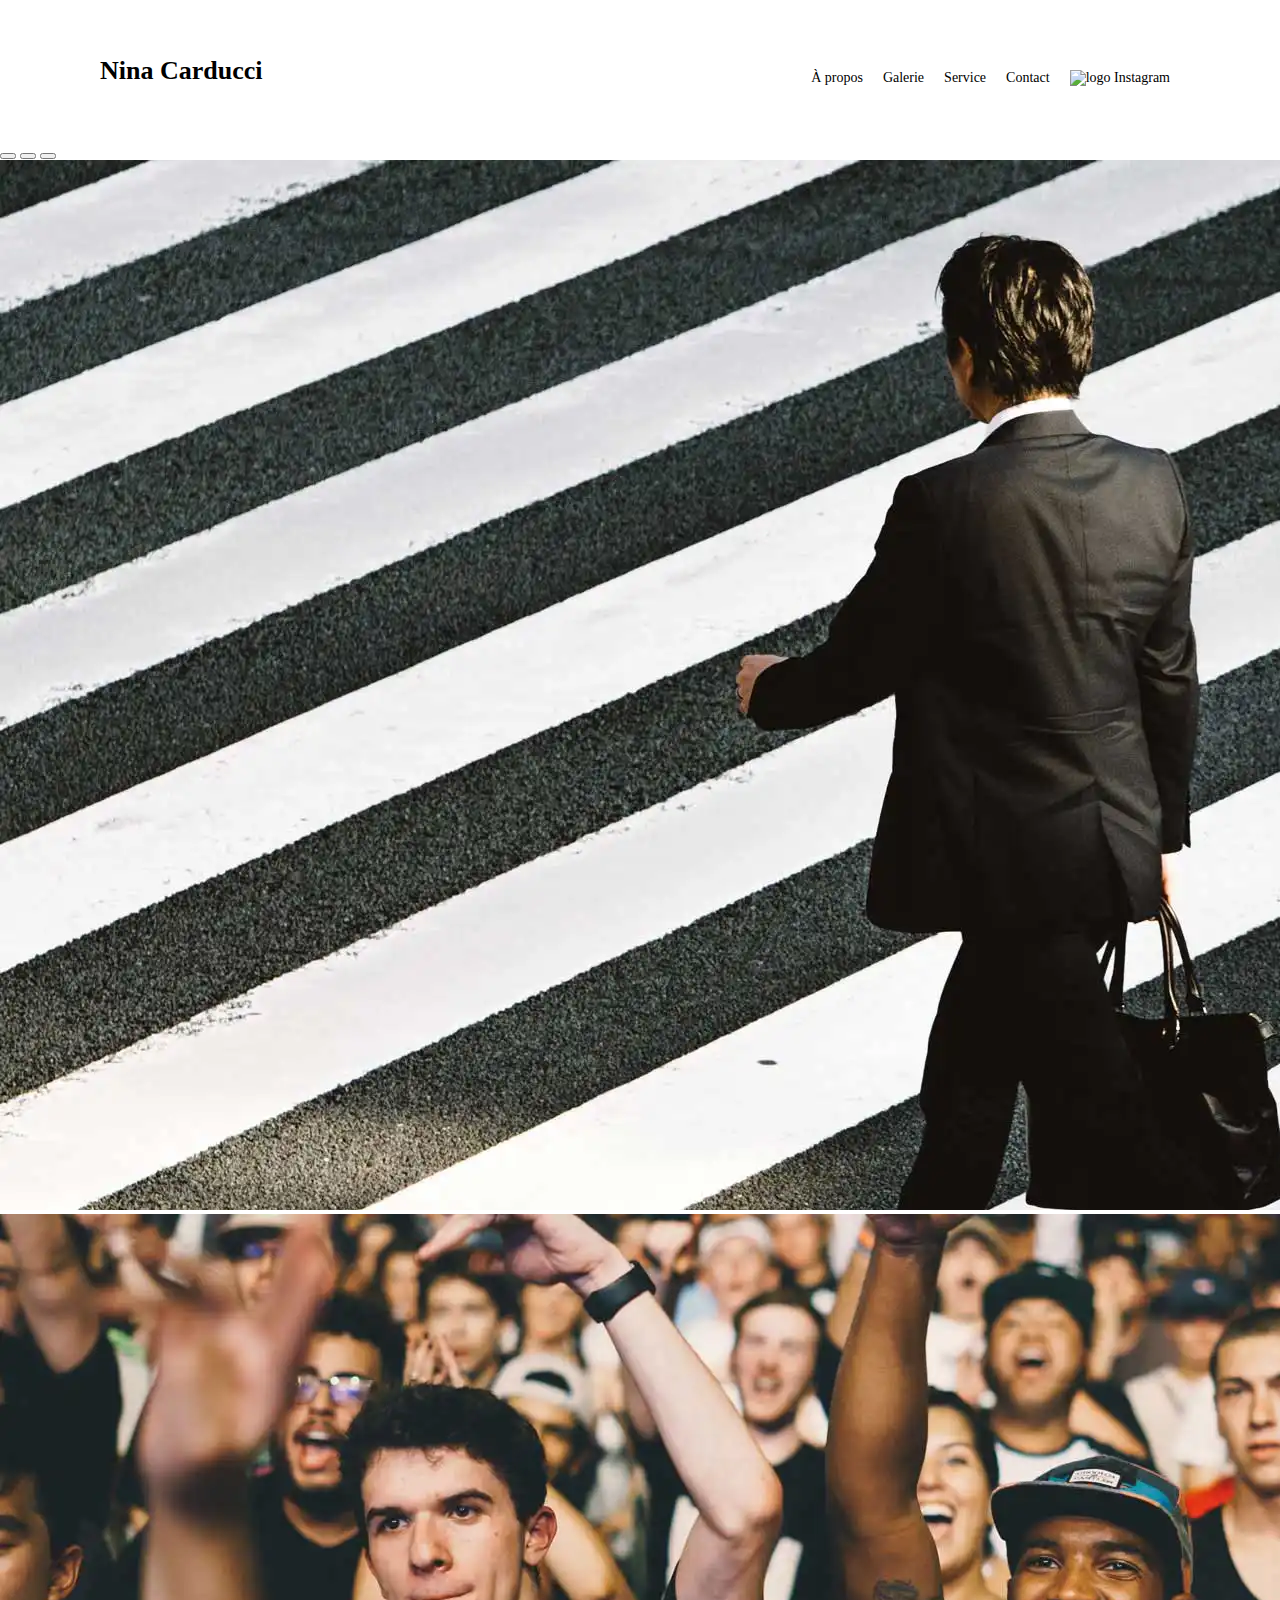
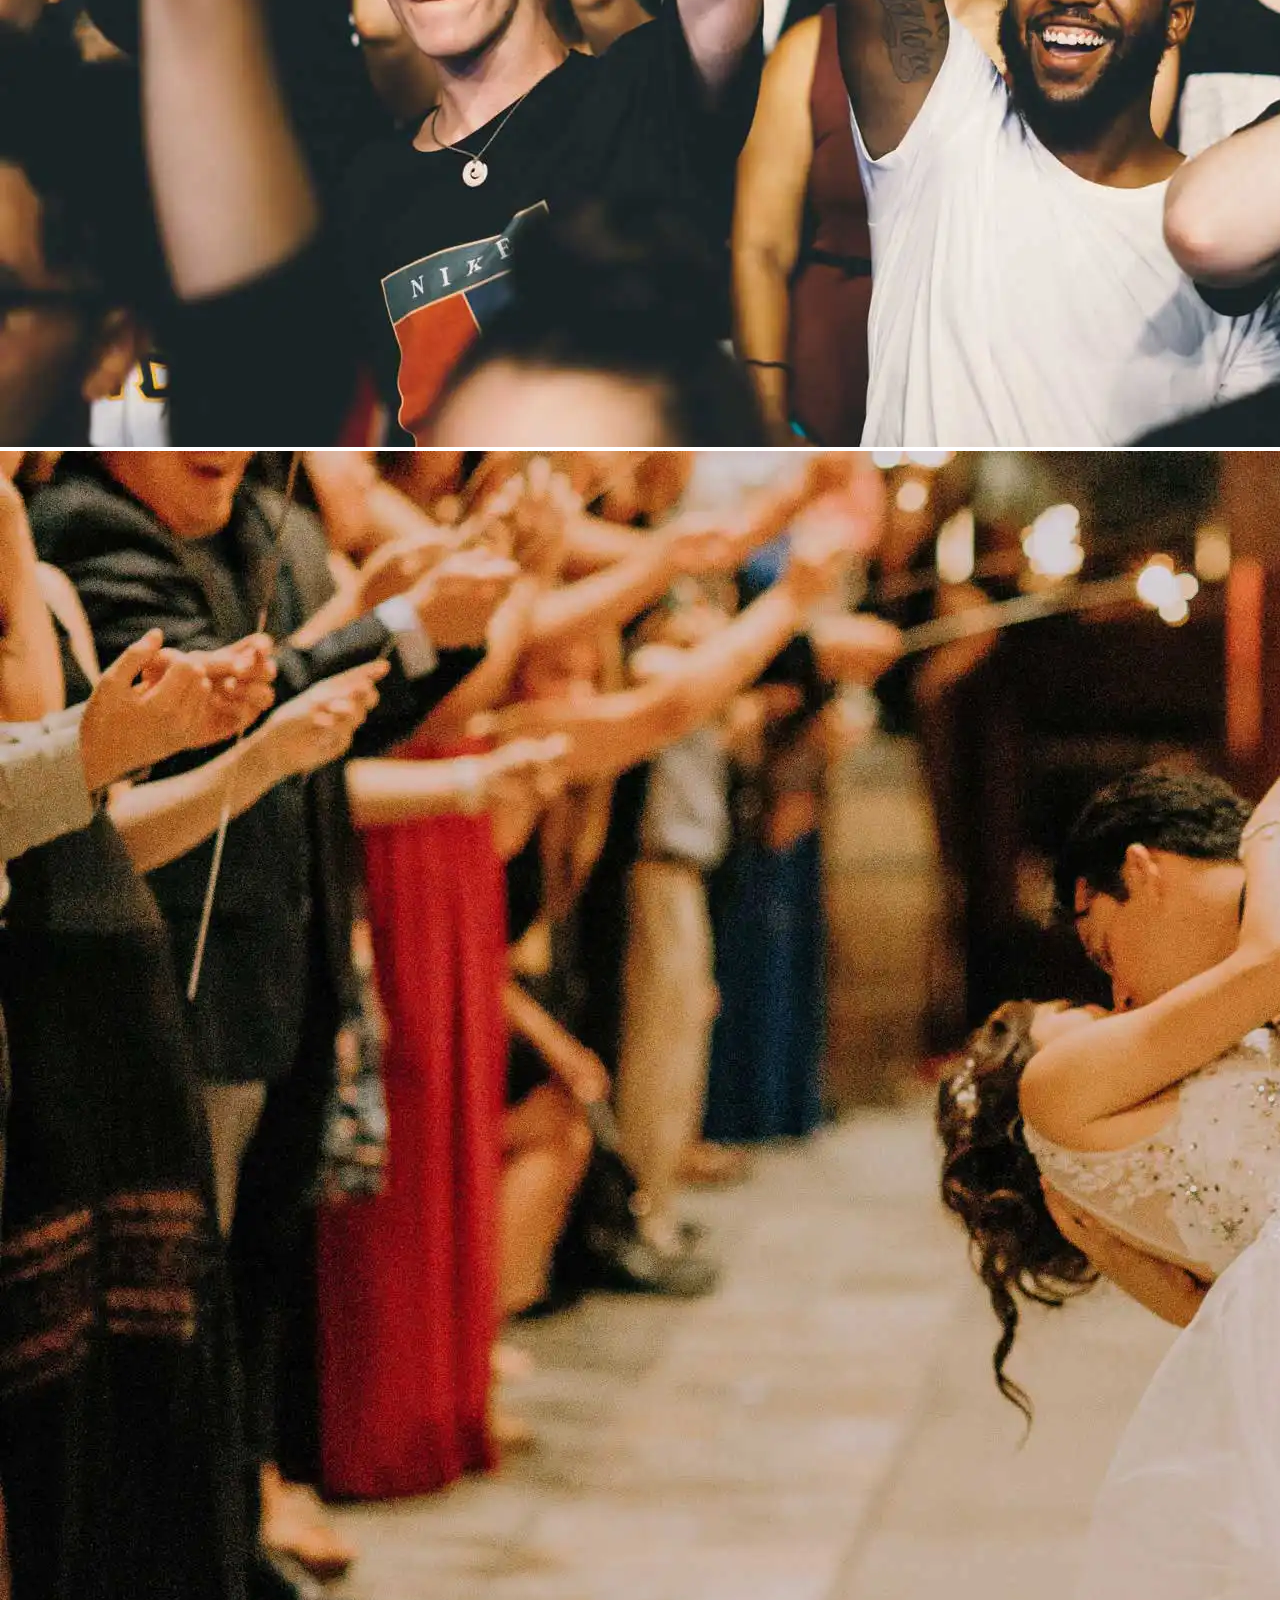
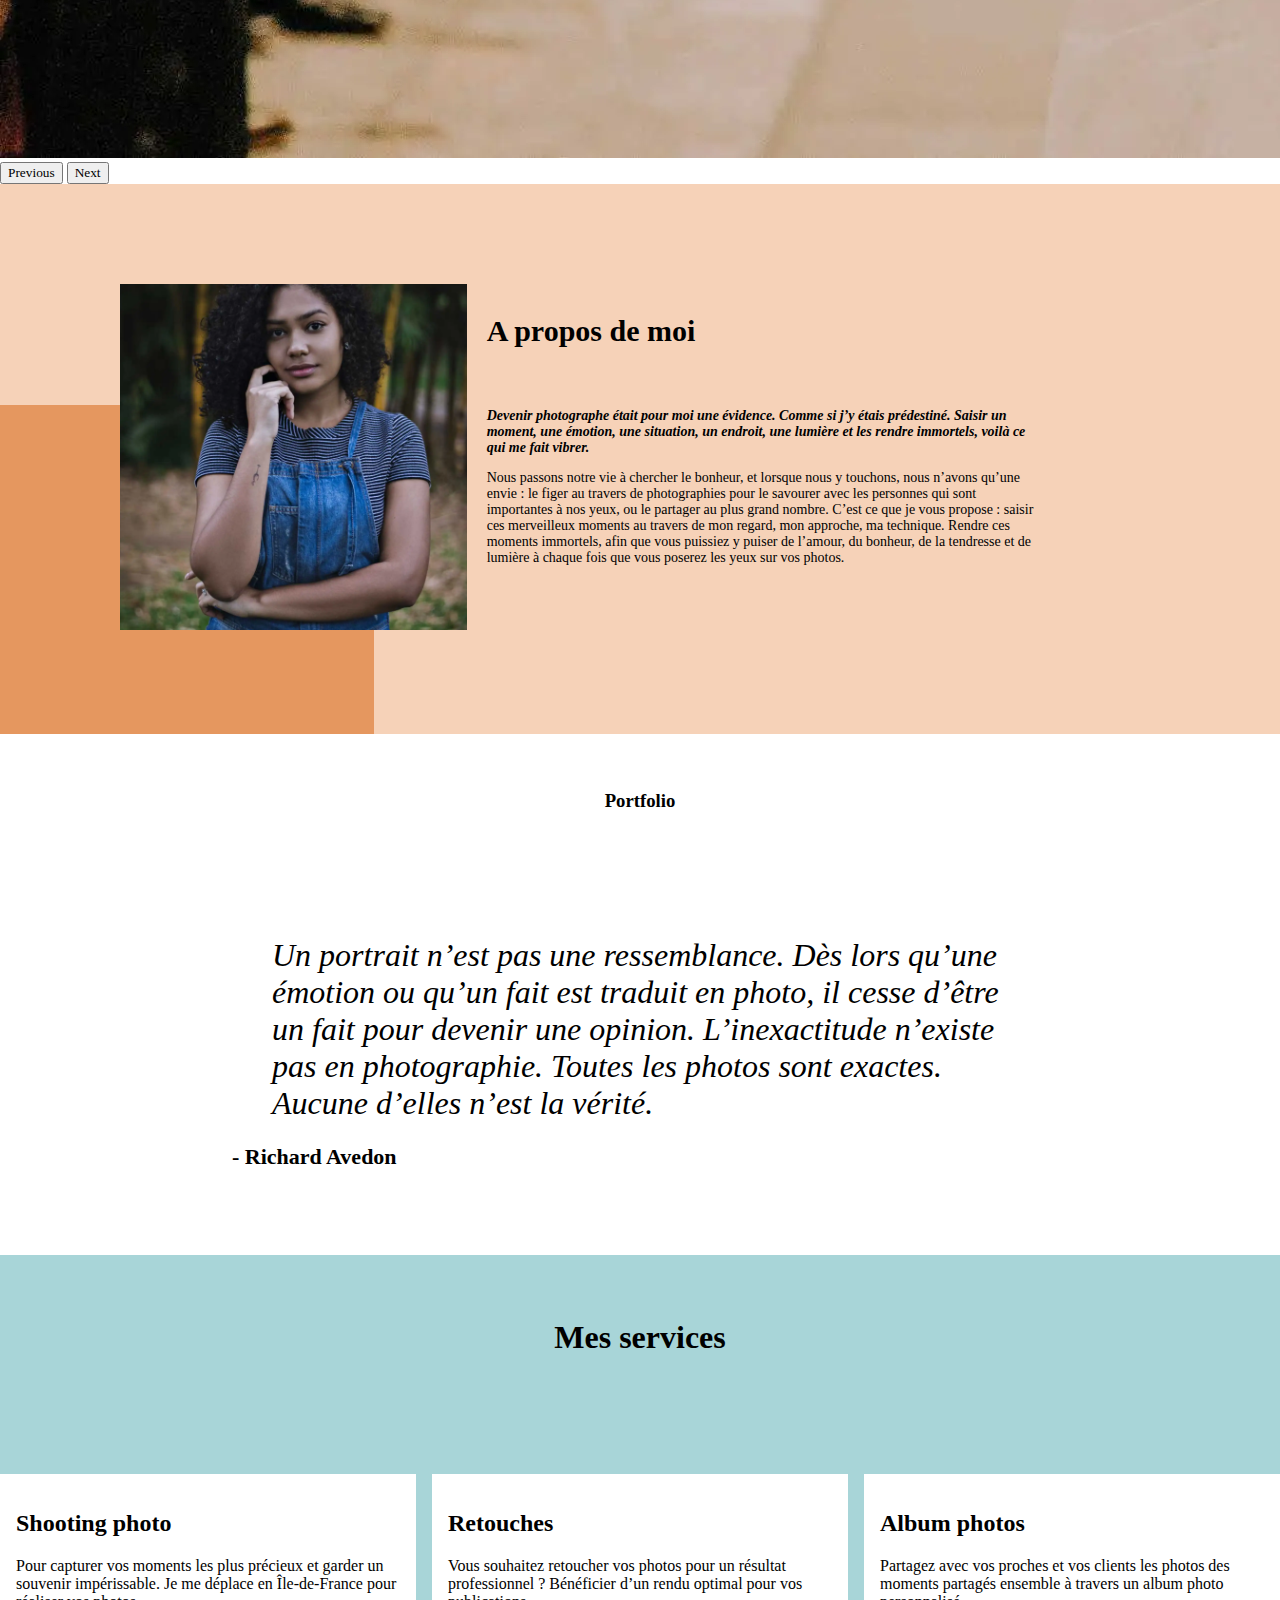
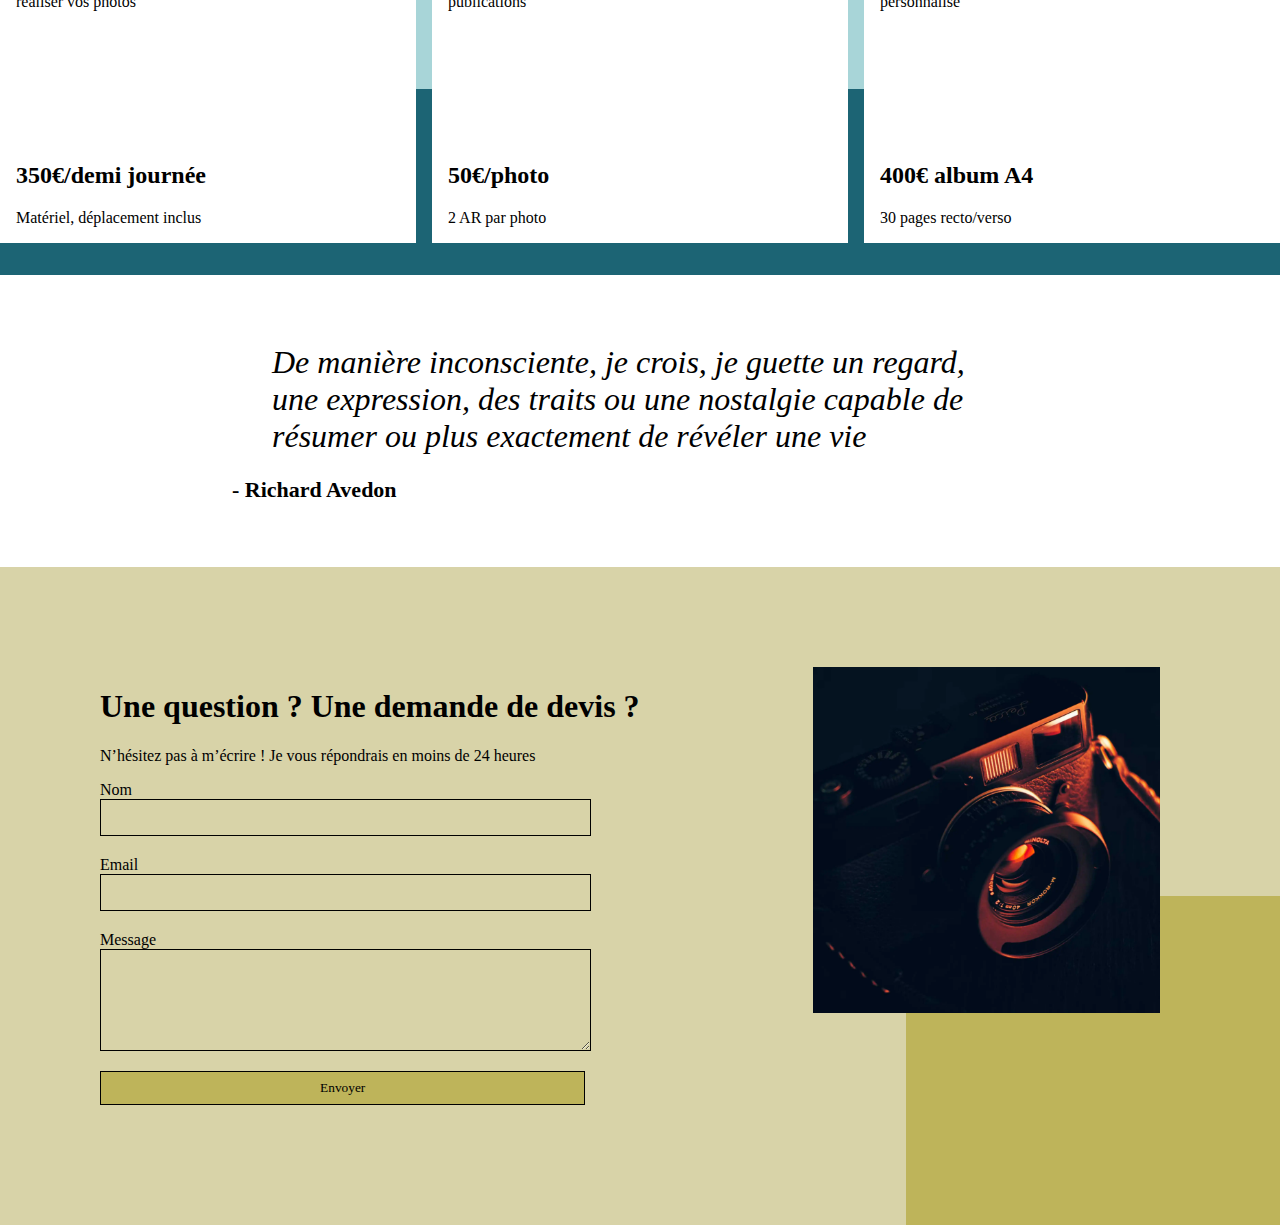
==== index.html @ 717ebbba "Conversion des JPEG en WEBP - Minify JS" ====
<!doctype html>
<html lang=fr>
<head>
<meta name=viewport content="width=device-width,initial-scale=1">
<title>Nina Carducci</title>
<meta name=description content="Découvrez le portfolio captivant de Nina Carducci.
	Immortalisez vos moments précieux avec une touche artistique et unique.">
<meta name=robots content="index, follow">
<link rel=stylesheet href=./assets/bootstrap/bootstrap.min.css>
<script src=./assets/bootstrap/bootstrap.bundle.min.js></script>
<link rel=stylesheet href=./assets/style.css>
<link rel=preconnect href=https://fonts.googleapis.com>
<link rel=preconnect href=https://fonts.gstatic.com crossorigin>
<link href="https://fonts.googleapis.com/css2?family=Inter&family=Spectral:ital,wght@0,400;1,300;1,400;1,800&display=swap" rel=stylesheet>
<meta charset=UTF-8>
<script src=https://code.jquery.com/jquery-3.4.1.min.js integrity="sha256-CSXorXvZcTkaix6Yvo6HppcZGetbYMGWSFlBw8HfCJo=" crossorigin=anonymous></script>
<script src=./assets/maugallery.min.js></script>
<script src=./assets/scripts.min.js></script>
<link rel=icon type=image/x-icon href=./assets/favicon.ico>
<meta property=og:title content="Nina Carducci">
<meta property=og:description content="Découvrez le portfolio captivant de Nina Carducci. Immortalisez vos moments précieux avec une touche artistique et unique.">
<meta property=og:image content=https://jordanlegros.github.io/openclassroom-projet4//assets/images/nina.webp>
<meta property=og:url content=https://jordanlegros.github.io/openclassroom-projet4/ >
<meta http-equiv=Content-Security-Policy content=" default-src 'self'; script-src 'self' https://code.jquery.com 'sha256-vvt4KWwuNr51XfE5m+hzeNEGhiOfZzG97ccfqGsPwvE='; style-src 'self' https://stackpath.bootstrapcdn.com https://fonts.googleapis.com 'unsafe-inline'; font-src 'self' https://fonts.googleapis.com https://fonts.gstatic.com; img-src 'self' https://jordanlegros.github.io/openclassroom-projet4/ data:; connect-src 'self' https://jordanlegros.github.io/openclassroom-projet4/; ">
<meta name=language content=fr-FR>
<script type=application/ld+json>
{
		  "@context": "https://schema.org",
		  "@type": "Organization",
		  "name": "Nina Carducci",
		  "url": "https://jordanlegros.github.io/openclassroom-projet4/",
		  "logo": "https://jordanlegros.github.io/openclassroom-projet4/assets/images/nina.webp",
		  "description": "Portfolio captivant de Nina Carducci. Immortalisez vos moments précieux avec une touche artistique et unique.",
		  "sameAs": [
			"https://www.instagram.com/ninacarducci.photo/?hl=fr"
		  ],
		  "address": {
			"@type": "PostalAddress",
			"streetAddress": "68 avenue Alsace-Lorraine",
			"addressLocality": "Bordeaux",
			"postalCode": "33200",
			"addressCountry": "FR"
		  },
		  "telephone": "+33 5 56 67 78 89",
		  "openingHours": "Mo-Fr 10:00-19:00"
		}
</script>
<script type=application/ld+json>
{
			  "@context": "https://schema.org",
			  "@type": "Product",
			  "name": "Shooting photo",
			  "image": "https://jordanlegros.github.io/openclassroom-projet4/assets/images/camera.webp",
			  "description": "Service de shooting photo pour capturer vos moments les plus précieux.",
			  "brand": {
				"@type": "Brand",
				"name": "Nina Carducci"
			  },
			  "offers": {
				"@type": "Offer",
				"price": "350",
				"priceCurrency": "EUR",
				"availability": "http://schema.org/InStock"
			  }
			}
</script>
<script type=application/ld+json>
{
			  "@context": "https://schema.org",
			  "@type": "Product",
			  "name": "Retouches",
			  "image": "https://jordanlegros.github.io/openclassroom-projet4/assets/images/camera.webp",
			  "description": "Service de retouches photo pour un résultat professionnel.",
			  "brand": {
				"@type": "Brand",
				"name": "Nina Carducci"
			  },
			  "offers": {
				"@type": "Offer",
				"price": "50",
				"priceCurrency": "EUR",
				"availability": "http://schema.org/InStock"
			  }
			}
</script>
<script type=application/ld+json>
{
			  "@context": "https://schema.org",
			  "@type": "Product",
			  "name": "Album photos",
			  "image": "https://jordanlegros.github.io/openclassroom-projet4/assets/images/camera.webp",
			  "description": "Album photo personnalisé pour partager vos moments précieux.",
			  "brand": {
				"@type": "Brand",
				"name": "Nina Carducci"
			  },
			  "offers": {
				"@type": "Offer",
				"price": "400",
				"priceCurrency": "EUR",
				"availability": "http://schema.org/InStock"
			  }
			}
</script>
</head>
<body>
<div class=top-header>
<h3 class=name>Nina Carducci</h3>
<div class=nav>
<ul>
<li><a href=#about>À propos</a></li>
<li><a href=#gallery>Galerie</a></li>
<li><a href=#services>Service</a></li>
<li><a href=#contact>Contact</a></li>
<li><a class=social-link href="https://www.instagram.com/ninacarducci.photo/?hl=fr" target=_blank><img src=assets/images/instagram.png alt="logo Instagram"></a></li>
</ul>
</div>
</div>
<div id=header>
<div id=carouselExampleIndicators class="carousel slide" data-bs-ride=carousel>
<div class=carousel-indicators>
<button type=button data-bs-target=#carouselExampleIndicators data-bs-slide-to=0 class=active aria-current=true aria-label="Slide 1"></button>
<button type=button data-bs-target=#carouselExampleIndicators data-bs-slide-to=1 aria-label="Slide 2"></button>
<button type=button data-bs-target=#carouselExampleIndicators data-bs-slide-to=2 aria-label="Slide 3"></button>
</div>
<div class=carousel-inner>
<div class="carousel-item active">
<img src=./assets/images/slider/ryoji-iwata-wUZjnOv7t0g-unsplash.webp class="d-block w-100" alt="Photographie de Ryoji Iwata par Nina Carducci">
</div>
<div class=carousel-item>
<img src=./assets/images/slider/nicholas-green-nPz8akkUmDI-unsplash.webp class="d-block w-100" alt="Photographie de Nicholas Green par Nina Carducci">
</div>
<div class=carousel-item>
<img src=./assets/images/slider/edward-cisneros-3_h6-1NPDGw-unsplash.webp class="d-block w-100" alt="Photographie de Edward Cisneros par Nina Carducci">
</div>
</div>
<button class=carousel-control-prev type=button data-bs-target=#carouselExampleIndicators data-bs-slide=prev>
<span class=carousel-control-prev-icon aria-hidden=true></span>
<span class=visually-hidden>Previous</span>
</button>
<button class=carousel-control-next type=button data-bs-target=#carouselExampleIndicators data-bs-slide=next>
<span class=carousel-control-next-icon aria-hidden=true></span>
<span class=visually-hidden>Next</span>
</button>
</div>
</div>
<div id=about>
<div class="picture left">
<img src=./assets/images/nina.webp alt="Photographie de Nina Carducci">
</div>
<div id=about-me>
<h3 class=about-me__title>A propos de moi</h3>
<p class=about-me__introduction>Devenir photographe était pour moi une évidence. Comme si j’y étais prédestiné. Saisir un moment, une émotion, une situation, un endroit, une lumière et les rendre immortels, voilà ce qui me fait vibrer.</p>
<p>Nous passons notre vie à chercher le bonheur, et lorsque nous y touchons, nous n’avons qu’une envie : le figer au travers de photographies pour le savourer avec les personnes qui sont importantes à nos yeux, ou le partager au plus grand nombre. C’est ce que je vous propose : saisir ces merveilleux moments au travers de mon regard, mon approche, ma technique. Rendre ces moments immortels, afin que vous puissiez y puiser de l’amour, du bonheur, de la tendresse et de lumière à chaque fois que vous poserez les yeux sur vos photos.</p>
</div>
</div>
<div id=gallery>
<h3 class=title>Portfolio</h3>
<div class="container py-3">
<div class=gallery style=display:none>
<img data-gallery-tag=Concert class=gallery-item src=./assets/images/gallery/concerts/aaron-paul-wnX-fXzB6Cw-unsplash.webp alt="Photographie de Aaeron Paul par Nina Carducci">
<img data-gallery-tag=Entreprises class=gallery-item src=./assets/images/gallery/entreprise/ali-morshedlou-WMD64tMfc4k-unsplash.webp alt="Photographie de Ali Morshedlou par Nina Carducci">
<img data-gallery-tag=Entreprises class=gallery-item src=./assets/images/gallery/entreprise/jason-goodman-tHO1_OuKbg0-unsplash.webp alt="Photographie de Jason Goodman par Nina Carducci">
<img data-gallery-tag=Mariages class=gallery-item src=./assets/images/gallery/mariage/hannah-busing-RvF2R_qMpRk-unsplash.webp alt="Photographie de Hannah Busing par Nina Carducci">
<img data-gallery-tag=Portrait class=gallery-item src=./assets/images/gallery/portraits/ade-tunji-rVkhWWZFAtQ-unsplash.webp alt="Photographie de Ade Tunji par Nina Carducci">
<img data-gallery-tag=Mariages class=gallery-item src=./assets/images/gallery/mariage/jakob-owens-SiniLJkXhMc-unsplash.webp alt="Photographie de Jakob Owens par Nina Carducci">
<img data-gallery-tag=Portrait class=gallery-item src=./assets/images/gallery/portraits/nino-van-prattenburg--443cl1uR_8-unsplash.webp alt="Photographie de Nino Van par Nina Carducci">
<img data-gallery-tag=Concert class=gallery-item src=./assets/images/gallery/concerts/austin-neill-hgO1wFPXl3I-unsplash.webp alt="Photographie de Austin Neill par Nina Carducci">
<img data-gallery-tag=Entreprises class=gallery-item src=./assets/images/gallery/entreprise/mateus-campos-felipe-Fsgzm8N0hIY-unsplash.webp alt="Photographie de Mateus Campos par Nina Carducci">
</div>
</div>
<div class=quote>
<figure>
<blockquote>
<h1 class=quote__text>Un portrait n’est pas une ressemblance. Dès lors qu’une émotion ou qu’un fait est traduit en photo, il cesse d’être un fait pour devenir une opinion. L’inexactitude n’existe pas en photographie. Toutes les photos sont exactes. Aucune d’elles n’est la vérité.</h1>
</blockquote>
<figcaption class=quote__author>- Richard Avedon</figcaption>
</figure>
</div>
</div>
<div id=services>
<h1 class=title>Mes services</h1>
<div class=container>
<div class=service>
<div class=service__description>
<h2>Shooting photo</h2>
<p>Pour capturer vos moments les plus précieux et garder un souvenir impérissable. Je me déplace en Île-de-France pour réaliser vos photos</p>
</div>
<div class=service__price>
<h2>350€/demi journée</h2>
<span>Matériel, déplacement inclus</span>
</div>
</div>
<div class=service>
<div class=service__description>
<h2>Retouches</h2>
<p>Vous souhaitez retoucher vos photos pour un résultat professionnel ? Bénéficier d’un rendu optimal pour vos publications</p>
</div>
<div class=service__price>
<h2>50€/photo</h2>
<span>2 AR par photo</span>
</div>
</div>
<div class=service>
<div class=service__description>
<h2>Album photos</h2>
<p>Partagez avec vos proches et vos clients les photos des moments partagés ensemble à travers un album photo personnalisé</p>
</div>
<div class=service__price>
<h2>400€ album A4</h2>
<span>30 pages recto/verso</span>
</div>
</div>
</div>
</div>
<div class=quote>
<figure>
<blockquote>
<h1 class=quote__text>De manière inconsciente, je crois, je guette un regard, une expression, des traits ou une nostalgie capable de résumer ou plus exactement de révéler une vie</h1>
</blockquote>
<figcaption class=quote__author>- Richard Avedon</figcaption>
</figure>
</div>
<div id=contact>
<div class=container>
<div class=form-container>
<h1>Une question ? Une demande de devis ?</h1>
<p> N’hésitez pas à m’écrire ! Je vous répondrais en moins de 24 heures</p>
<form action="" method=post>
<label for=nom>Nom</label>
<input name=nom id=nom autocomplete=name>
<label for=email>Email</label>
<input type=email name=email id=email autocomplete=email>
<label for=message>Message</label>
<textarea name=message id=message cols=30 rows=10 autocomplete=message></textarea>
<input type=submit value=Envoyer>
</form>
</div>
<div class="picture right">
<img src=./assets/images/camera.webp alt="Photographie d'une caméra">
</div>
</div>
</div>
</body>
</html>
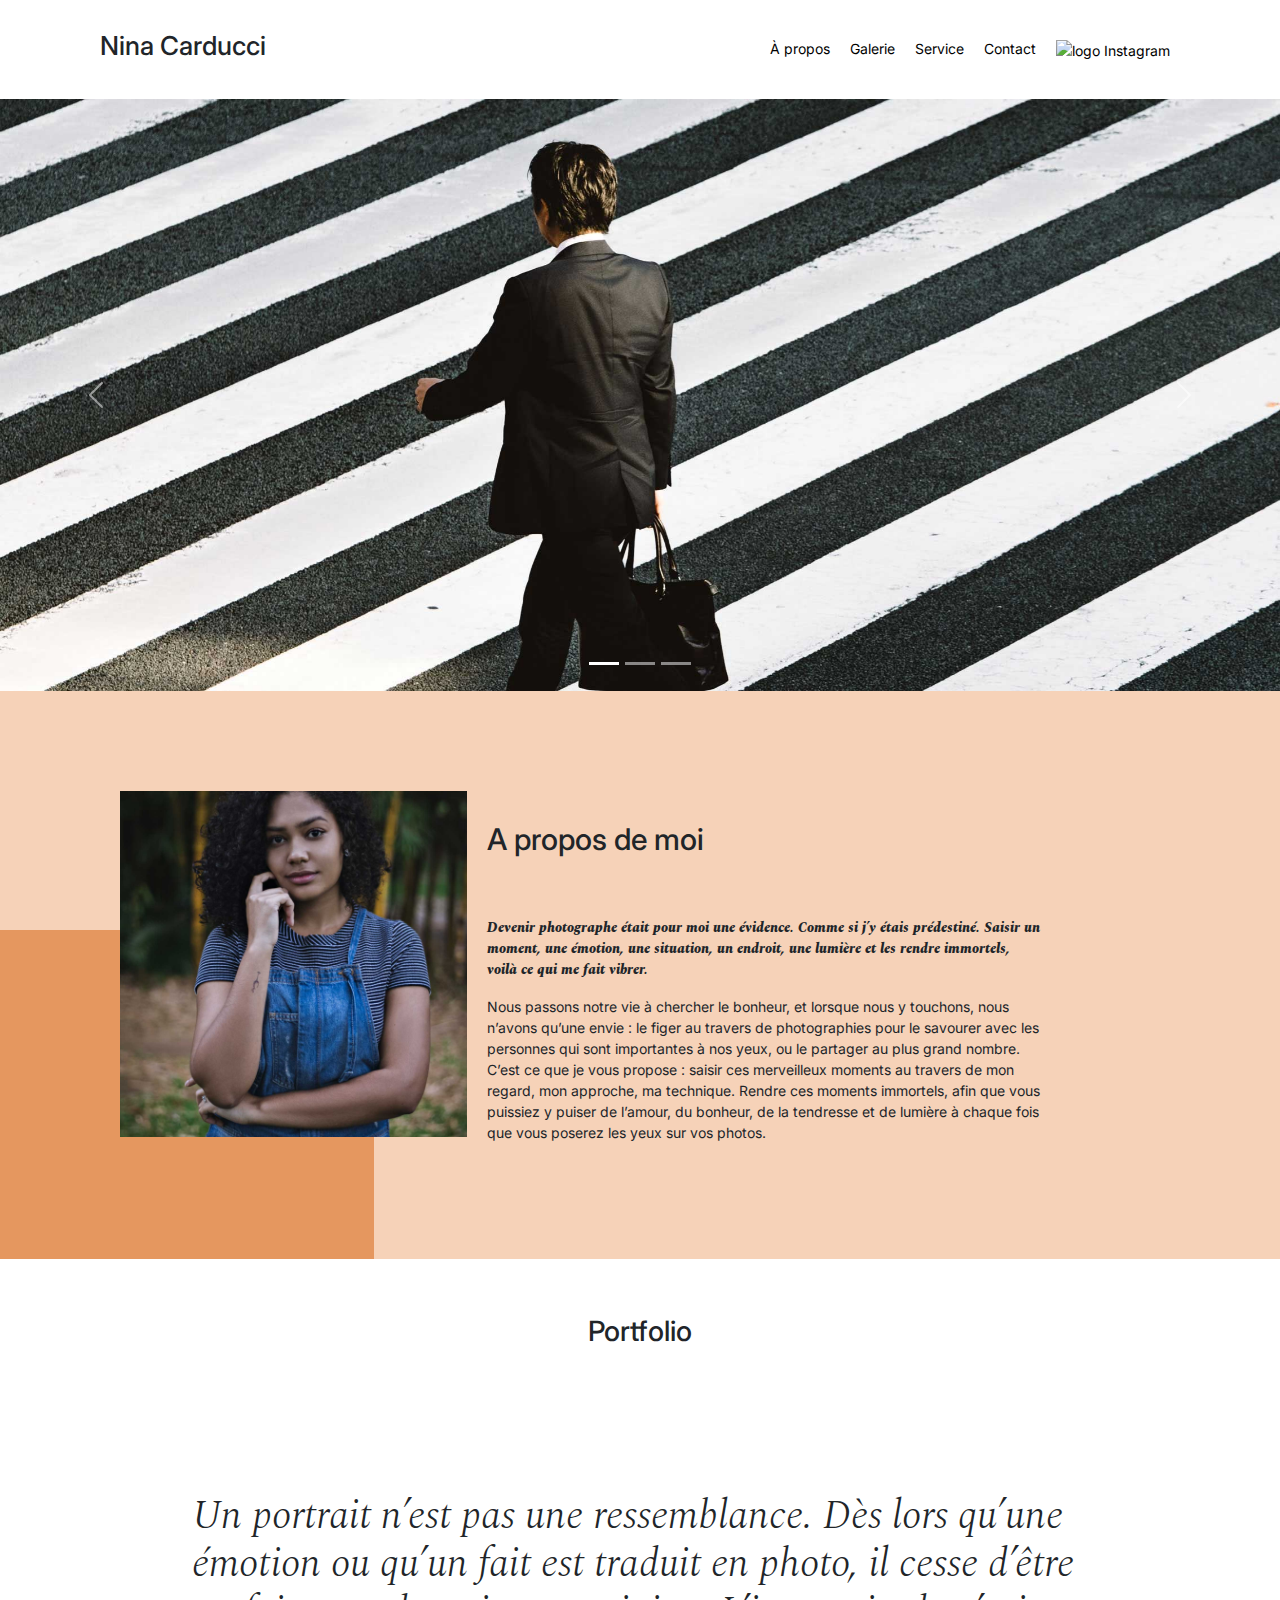
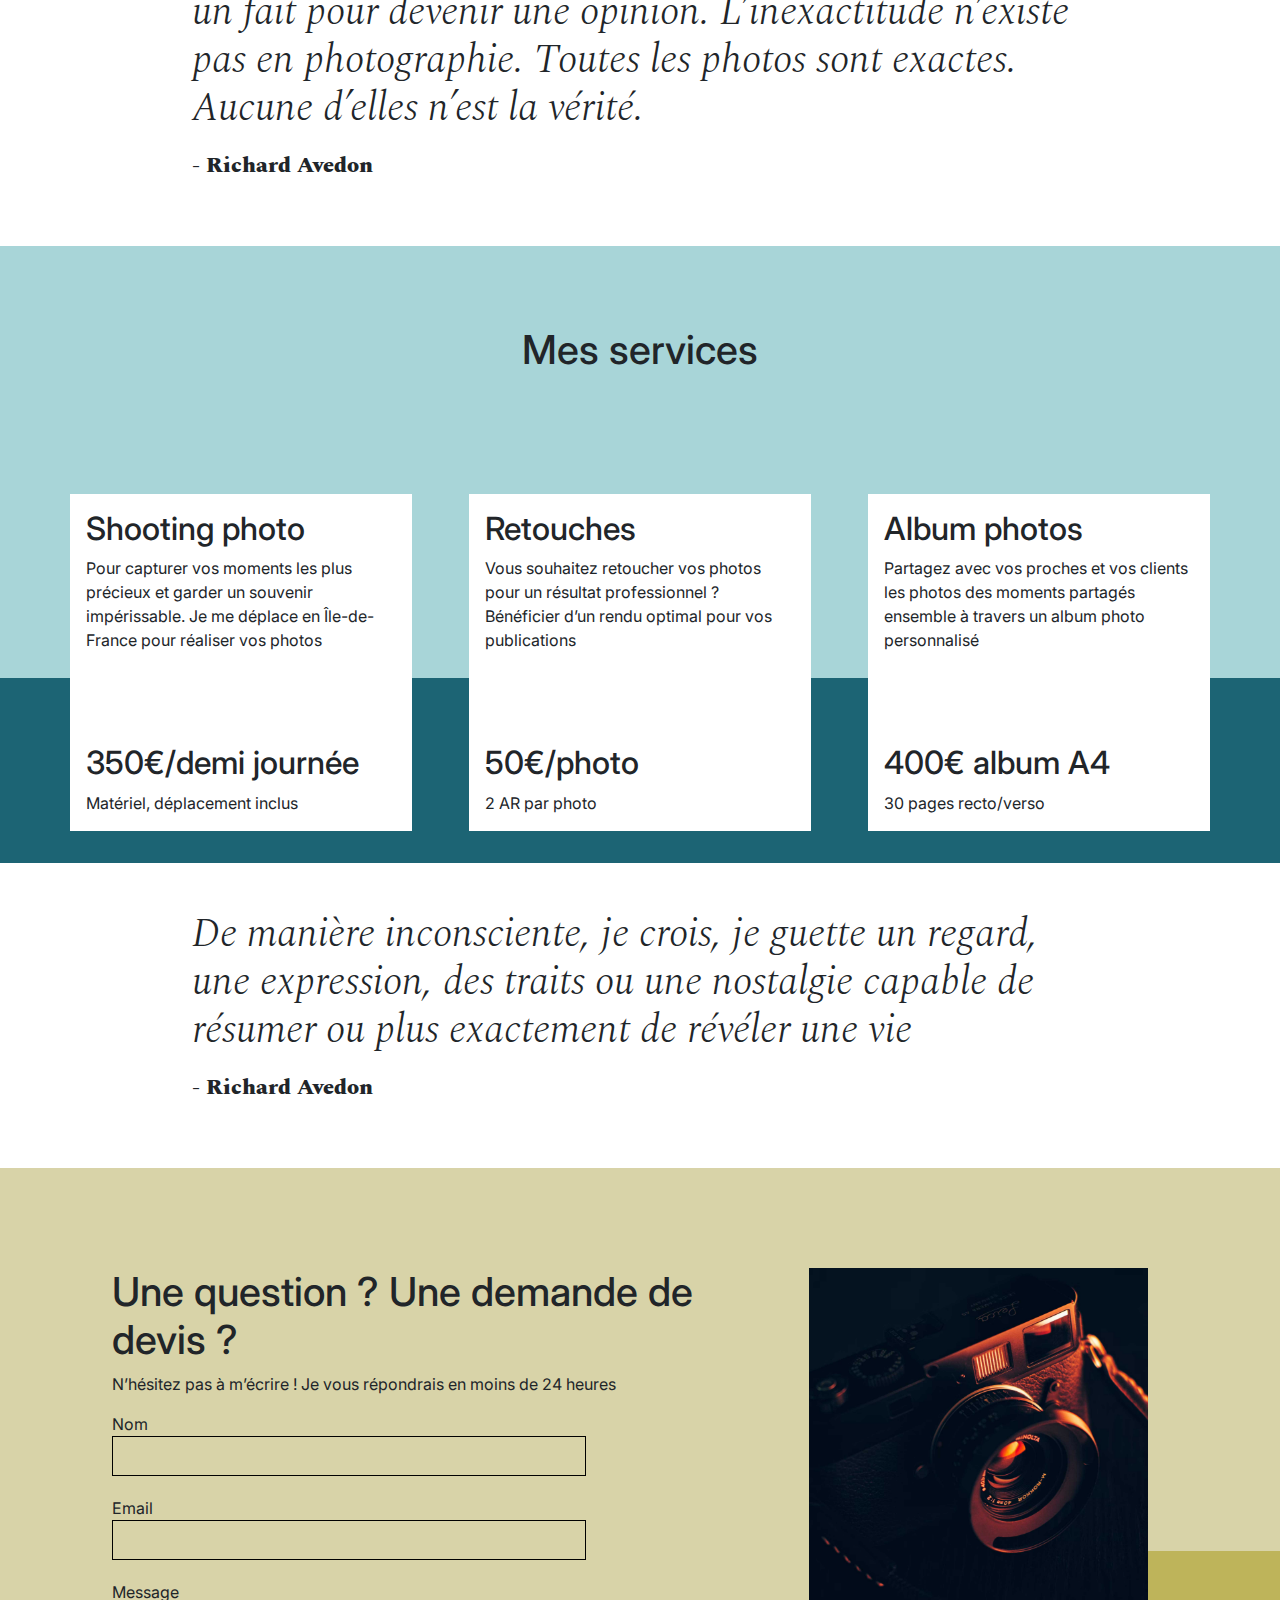
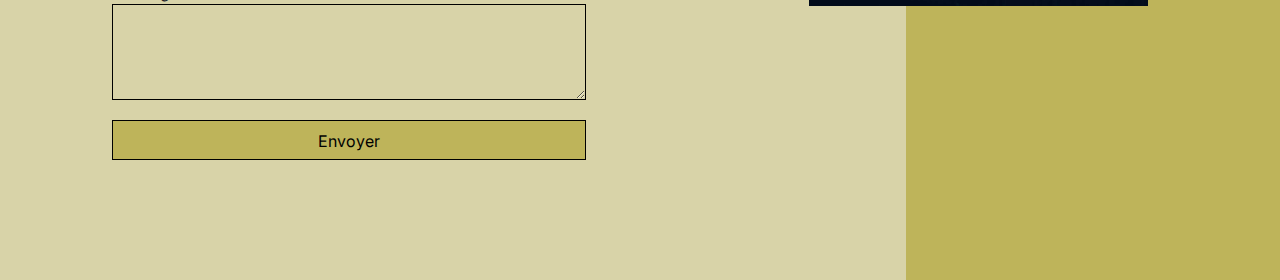
==== commit 36b335c7: "Retour sur une version antérieure" ====
--- a/index.html
+++ b/index.html
@@ -1,56 +1,50 @@
-<!doctype html>
-<html lang=fr>
+<!DOCTYPE html>
+<html lang="fr">
 <head>
-<meta name=viewport content="width=device-width,initial-scale=1">
-<title>Nina Carducci</title>
-<meta name=description content="Découvrez le portfolio captivant de Nina Carducci.
+	<meta name="viewport" content="width=device-width, initial-scale=1.0">
+	<title>Nina Carducci</title>
+	<meta name="description" content="Découvrez le portfolio captivant de Nina Carducci.
 	Immortalisez vos moments précieux avec une touche artistique et unique.">
-<meta name=robots content="index, follow">
-<link rel=stylesheet href=./assets/bootstrap/bootstrap.min.css>
-<script src=./assets/bootstrap/bootstrap.bundle.min.js></script>
-<link rel=stylesheet href=./assets/style.css>
-<link rel=preconnect href=https://fonts.googleapis.com>
-<link rel=preconnect href=https://fonts.gstatic.com crossorigin>
-<link href="https://fonts.googleapis.com/css2?family=Inter&family=Spectral:ital,wght@0,400;1,300;1,400;1,800&display=swap" rel=stylesheet>
-<meta charset=UTF-8>
-<script src=https://code.jquery.com/jquery-3.4.1.min.js integrity="sha256-CSXorXvZcTkaix6Yvo6HppcZGetbYMGWSFlBw8HfCJo=" crossorigin=anonymous></script>
-<script src=./assets/maugallery.min.js></script>
-<script src=./assets/scripts.min.js></script>
-<link rel=icon type=image/x-icon href=./assets/favicon.ico>
-<meta property=og:title content="Nina Carducci">
-<meta property=og:description content="Découvrez le portfolio captivant de Nina Carducci. Immortalisez vos moments précieux avec une touche artistique et unique.">
-<meta property=og:image content=https://jordanlegros.github.io/openclassroom-projet4//assets/images/nina.webp>
-<meta property=og:url content=https://jordanlegros.github.io/openclassroom-projet4/ >
-<meta http-equiv=Content-Security-Policy content=" default-src 'self'; script-src 'self' https://code.jquery.com 'sha256-vvt4KWwuNr51XfE5m+hzeNEGhiOfZzG97ccfqGsPwvE='; style-src 'self' https://stackpath.bootstrapcdn.com https://fonts.googleapis.com 'unsafe-inline'; font-src 'self' https://fonts.googleapis.com https://fonts.gstatic.com; img-src 'self' https://jordanlegros.github.io/openclassroom-projet4/ data:; connect-src 'self' https://jordanlegros.github.io/openclassroom-projet4/; ">
-<meta name=language content=fr-FR>
-<script type=application/ld+json>
-{
+	<meta name="robots" content="index, follow">
+	<link rel="stylesheet" href="./assets/bootstrap/bootstrap.css">
+	<link rel="stylesheet" href="./assets/style.css">
+	<link rel="preconnect" href="https://fonts.googleapis.com">
+	<link rel="preconnect" href="https://fonts.gstatic.com" crossorigin>
+	<link href="https://fonts.googleapis.com/css2?family=Inter&family=Spectral:ital,wght@0,400;1,300;1,400;1,800&display=swap" rel="stylesheet">
+	<meta charset="UTF-8">
+	<script src="./assets/bootstrap/bootstrap.bundle.js"></script>
+	<script src="https://code.jquery.com/jquery-3.4.1.min.js" integrity="sha256-CSXorXvZcTkaix6Yvo6HppcZGetbYMGWSFlBw8HfCJo=" crossorigin="anonymous"></script>
+	<script src="./assets/maugallery.js"></script>
+	<script src="./assets/scripts.js"></script>
+
+
+	<meta property="og:title" content="Nina Carducci">
+	<meta property="og:description" content="Découvrez le portfolio captivant de Nina Carducci. Immortalisez vos moments précieux avec une touche artistique et unique.">
+	<meta property="og:image" content="https://ninacarducci.fr/assets/images/nina.jpg">
+	<meta property="og:url" content="Ninacarducci.fr">
+
+	<meta name="language" content="fr-FR">
+
+	<script type="application/ld+json">
+		{
 		  "@context": "https://schema.org",
 		  "@type": "Organization",
 		  "name": "Nina Carducci",
-		  "url": "https://jordanlegros.github.io/openclassroom-projet4/",
-		  "logo": "https://jordanlegros.github.io/openclassroom-projet4/assets/images/nina.webp",
+		  "url": "https://ninacarducci.fr",
+		  "logo": "https://ninacarducci.fr/assets/images/nina.jpg",
 		  "description": "Portfolio captivant de Nina Carducci. Immortalisez vos moments précieux avec une touche artistique et unique.",
 		  "sameAs": [
 			"https://www.instagram.com/ninacarducci.photo/?hl=fr"
-		  ],
-		  "address": {
-			"@type": "PostalAddress",
-			"streetAddress": "68 avenue Alsace-Lorraine",
-			"addressLocality": "Bordeaux",
-			"postalCode": "33200",
-			"addressCountry": "FR"
-		  },
-		  "telephone": "+33 5 56 67 78 89",
-		  "openingHours": "Mo-Fr 10:00-19:00"
+		  ]
 		}
-</script>
-<script type=application/ld+json>
-{
+		</script>
+
+		<script type="application/ld+json">
+			{
 			  "@context": "https://schema.org",
 			  "@type": "Product",
 			  "name": "Shooting photo",
-			  "image": "https://jordanlegros.github.io/openclassroom-projet4/assets/images/camera.webp",
+			  "image": "https://ninacarducci.fr/assets/images/camera.jpg",
 			  "description": "Service de shooting photo pour capturer vos moments les plus précieux.",
 			  "brand": {
 				"@type": "Brand",
@@ -63,13 +57,14 @@
 				"availability": "http://schema.org/InStock"
 			  }
 			}
-</script>
-<script type=application/ld+json>
-{
+			</script>
+			
+			<script type="application/ld+json">
+			{
 			  "@context": "https://schema.org",
 			  "@type": "Product",
 			  "name": "Retouches",
-			  "image": "https://jordanlegros.github.io/openclassroom-projet4/assets/images/camera.webp",
+			  "image": "https://ninacarducci.fr/assets/images/camera.jpg",
 			  "description": "Service de retouches photo pour un résultat professionnel.",
 			  "brand": {
 				"@type": "Brand",
@@ -82,13 +77,14 @@
 				"availability": "http://schema.org/InStock"
 			  }
 			}
-</script>
-<script type=application/ld+json>
-{
+			</script>
+			
+			<script type="application/ld+json">
+			{
 			  "@context": "https://schema.org",
 			  "@type": "Product",
 			  "name": "Album photos",
-			  "image": "https://jordanlegros.github.io/openclassroom-projet4/assets/images/camera.webp",
+			  "image": "https://ninacarducci.fr/assets/images/camera.jpg",
 			  "description": "Album photo personnalisé pour partager vos moments précieux.",
 			  "brand": {
 				"@type": "Brand",
@@ -101,145 +97,149 @@
 				"availability": "http://schema.org/InStock"
 			  }
 			}
-</script>
+			</script>
+
 </head>
 <body>
-<div class=top-header>
-<h3 class=name>Nina Carducci</h3>
-<div class=nav>
-<ul>
-<li><a href=#about>À propos</a></li>
-<li><a href=#gallery>Galerie</a></li>
-<li><a href=#services>Service</a></li>
-<li><a href=#contact>Contact</a></li>
-<li><a class=social-link href="https://www.instagram.com/ninacarducci.photo/?hl=fr" target=_blank><img src=assets/images/instagram.png alt="logo Instagram"></a></li>
-</ul>
-</div>
-</div>
-<div id=header>
-<div id=carouselExampleIndicators class="carousel slide" data-bs-ride=carousel>
-<div class=carousel-indicators>
-<button type=button data-bs-target=#carouselExampleIndicators data-bs-slide-to=0 class=active aria-current=true aria-label="Slide 1"></button>
-<button type=button data-bs-target=#carouselExampleIndicators data-bs-slide-to=1 aria-label="Slide 2"></button>
-<button type=button data-bs-target=#carouselExampleIndicators data-bs-slide-to=2 aria-label="Slide 3"></button>
-</div>
-<div class=carousel-inner>
-<div class="carousel-item active">
-<img src=./assets/images/slider/ryoji-iwata-wUZjnOv7t0g-unsplash.webp class="d-block w-100" alt="Photographie de Ryoji Iwata par Nina Carducci">
-</div>
-<div class=carousel-item>
-<img src=./assets/images/slider/nicholas-green-nPz8akkUmDI-unsplash.webp class="d-block w-100" alt="Photographie de Nicholas Green par Nina Carducci">
-</div>
-<div class=carousel-item>
-<img src=./assets/images/slider/edward-cisneros-3_h6-1NPDGw-unsplash.webp class="d-block w-100" alt="Photographie de Edward Cisneros par Nina Carducci">
-</div>
-</div>
-<button class=carousel-control-prev type=button data-bs-target=#carouselExampleIndicators data-bs-slide=prev>
-<span class=carousel-control-prev-icon aria-hidden=true></span>
-<span class=visually-hidden>Previous</span>
-</button>
-<button class=carousel-control-next type=button data-bs-target=#carouselExampleIndicators data-bs-slide=next>
-<span class=carousel-control-next-icon aria-hidden=true></span>
-<span class=visually-hidden>Next</span>
-</button>
-</div>
-</div>
-<div id=about>
-<div class="picture left">
-<img src=./assets/images/nina.webp alt="Photographie de Nina Carducci">
-</div>
-<div id=about-me>
-<h3 class=about-me__title>A propos de moi</h3>
-<p class=about-me__introduction>Devenir photographe était pour moi une évidence. Comme si j’y étais prédestiné. Saisir un moment, une émotion, une situation, un endroit, une lumière et les rendre immortels, voilà ce qui me fait vibrer.</p>
-<p>Nous passons notre vie à chercher le bonheur, et lorsque nous y touchons, nous n’avons qu’une envie : le figer au travers de photographies pour le savourer avec les personnes qui sont importantes à nos yeux, ou le partager au plus grand nombre. C’est ce que je vous propose : saisir ces merveilleux moments au travers de mon regard, mon approche, ma technique. Rendre ces moments immortels, afin que vous puissiez y puiser de l’amour, du bonheur, de la tendresse et de lumière à chaque fois que vous poserez les yeux sur vos photos.</p>
-</div>
-</div>
-<div id=gallery>
-<h3 class=title>Portfolio</h3>
-<div class="container py-3">
-<div class=gallery style=display:none>
-<img data-gallery-tag=Concert class=gallery-item src=./assets/images/gallery/concerts/aaron-paul-wnX-fXzB6Cw-unsplash.webp alt="Photographie de Aaeron Paul par Nina Carducci">
-<img data-gallery-tag=Entreprises class=gallery-item src=./assets/images/gallery/entreprise/ali-morshedlou-WMD64tMfc4k-unsplash.webp alt="Photographie de Ali Morshedlou par Nina Carducci">
-<img data-gallery-tag=Entreprises class=gallery-item src=./assets/images/gallery/entreprise/jason-goodman-tHO1_OuKbg0-unsplash.webp alt="Photographie de Jason Goodman par Nina Carducci">
-<img data-gallery-tag=Mariages class=gallery-item src=./assets/images/gallery/mariage/hannah-busing-RvF2R_qMpRk-unsplash.webp alt="Photographie de Hannah Busing par Nina Carducci">
-<img data-gallery-tag=Portrait class=gallery-item src=./assets/images/gallery/portraits/ade-tunji-rVkhWWZFAtQ-unsplash.webp alt="Photographie de Ade Tunji par Nina Carducci">
-<img data-gallery-tag=Mariages class=gallery-item src=./assets/images/gallery/mariage/jakob-owens-SiniLJkXhMc-unsplash.webp alt="Photographie de Jakob Owens par Nina Carducci">
-<img data-gallery-tag=Portrait class=gallery-item src=./assets/images/gallery/portraits/nino-van-prattenburg--443cl1uR_8-unsplash.webp alt="Photographie de Nino Van par Nina Carducci">
-<img data-gallery-tag=Concert class=gallery-item src=./assets/images/gallery/concerts/austin-neill-hgO1wFPXl3I-unsplash.webp alt="Photographie de Austin Neill par Nina Carducci">
-<img data-gallery-tag=Entreprises class=gallery-item src=./assets/images/gallery/entreprise/mateus-campos-felipe-Fsgzm8N0hIY-unsplash.webp alt="Photographie de Mateus Campos par Nina Carducci">
-</div>
-</div>
-<div class=quote>
-<figure>
-<blockquote>
-<h1 class=quote__text>Un portrait n’est pas une ressemblance. Dès lors qu’une émotion ou qu’un fait est traduit en photo, il cesse d’être un fait pour devenir une opinion. L’inexactitude n’existe pas en photographie. Toutes les photos sont exactes. Aucune d’elles n’est la vérité.</h1>
-</blockquote>
-<figcaption class=quote__author>- Richard Avedon</figcaption>
-</figure>
-</div>
-</div>
-<div id=services>
-<h1 class=title>Mes services</h1>
-<div class=container>
-<div class=service>
-<div class=service__description>
-<h2>Shooting photo</h2>
-<p>Pour capturer vos moments les plus précieux et garder un souvenir impérissable. Je me déplace en Île-de-France pour réaliser vos photos</p>
-</div>
-<div class=service__price>
-<h2>350€/demi journée</h2>
-<span>Matériel, déplacement inclus</span>
-</div>
-</div>
-<div class=service>
-<div class=service__description>
-<h2>Retouches</h2>
-<p>Vous souhaitez retoucher vos photos pour un résultat professionnel ? Bénéficier d’un rendu optimal pour vos publications</p>
-</div>
-<div class=service__price>
-<h2>50€/photo</h2>
-<span>2 AR par photo</span>
-</div>
-</div>
-<div class=service>
-<div class=service__description>
-<h2>Album photos</h2>
-<p>Partagez avec vos proches et vos clients les photos des moments partagés ensemble à travers un album photo personnalisé</p>
-</div>
-<div class=service__price>
-<h2>400€ album A4</h2>
-<span>30 pages recto/verso</span>
-</div>
-</div>
-</div>
-</div>
-<div class=quote>
-<figure>
-<blockquote>
-<h1 class=quote__text>De manière inconsciente, je crois, je guette un regard, une expression, des traits ou une nostalgie capable de résumer ou plus exactement de révéler une vie</h1>
-</blockquote>
-<figcaption class=quote__author>- Richard Avedon</figcaption>
-</figure>
-</div>
-<div id=contact>
-<div class=container>
-<div class=form-container>
-<h1>Une question ? Une demande de devis ?</h1>
-<p> N’hésitez pas à m’écrire ! Je vous répondrais en moins de 24 heures</p>
-<form action="" method=post>
-<label for=nom>Nom</label>
-<input name=nom id=nom autocomplete=name>
-<label for=email>Email</label>
-<input type=email name=email id=email autocomplete=email>
-<label for=message>Message</label>
-<textarea name=message id=message cols=30 rows=10 autocomplete=message></textarea>
-<input type=submit value=Envoyer>
-</form>
-</div>
-<div class="picture right">
-<img src=./assets/images/camera.webp alt="Photographie d'une caméra">
-</div>
-</div>
+<div class="top-header"> 
+	<h3 class="name">Nina Carducci</h3>
+	<div class="nav">   
+		<ul>
+			<li><a href="#about">À propos</a></li>
+			<li><a href="#gallery">Galerie</a></li>
+			<li><a href="#services">Service</a></li>
+			<li><a href="#contact">Contact</a></li>
+			<li><a class="social-link" href="https://www.instagram.com/ninacarducci.photo/?hl=fr" target="_blank"><img src="assets/images/instagram.png" alt="logo Instagram"></a></li>
+		</ul>
+	</div>
+</div>
+<div id="header">
+
+	<div id="carouselExampleIndicators" class="carousel slide" data-bs-ride="carousel">
+		<div class="carousel-indicators">
+			<button type="button" data-bs-target="#carouselExampleIndicators" data-bs-slide-to="0" class="active" aria-current="true" aria-label="Slide 1"></button>
+			<button type="button" data-bs-target="#carouselExampleIndicators" data-bs-slide-to="1" aria-label="Slide 2"></button>
+			<button type="button" data-bs-target="#carouselExampleIndicators" data-bs-slide-to="2" aria-label="Slide 3"></button>
+		</div>
+		<div class="carousel-inner">
+			<div class="carousel-item active">
+				<img src="./assets/images/slider/ryoji-iwata-wUZjnOv7t0g-unsplash.jpg" class="d-block w-100" alt="Photographie de Ryoji Iwata par Nina Carducci">
+			</div>
+			<div class="carousel-item">
+				<img src="./assets/images/slider/nicholas-green-nPz8akkUmDI-unsplash.jpg" class="d-block w-100" alt="Photographie de Nicholas Green par Nina Carducci">
+			</div>
+			<div class="carousel-item">
+				<img src="./assets/images/slider/edward-cisneros-3_h6-1NPDGw-unsplash.jpg" class="d-block w-100" alt="Photographie de Edward Cisneros par Nina Carducci">
+			</div>
+		</div>
+		<button class="carousel-control-prev" type="button" data-bs-target="#carouselExampleIndicators" data-bs-slide="prev">
+			<span class="carousel-control-prev-icon" aria-hidden="true"></span>
+			<span class="visually-hidden">Previous</span>
+		</button>
+		<button class="carousel-control-next" type="button" data-bs-target="#carouselExampleIndicators" data-bs-slide="next">
+			<span class="carousel-control-next-icon" aria-hidden="true"></span>
+			<span class="visually-hidden">Next</span>
+		</button>
+	</div>
+</div>
+<div id="about">
+	<div class="picture left">
+		<img src="./assets/images/nina.jpg" alt ="Photographie de Nina Carducci">
+	</div>
+	<div id="about-me">
+		<h3 class="about-me__title">A propos de moi</h3>
+		<p class="about-me__introduction">Devenir photographe était pour moi une évidence. Comme si j’y étais prédestiné. Saisir un moment, une émotion, une situation, un endroit, une lumière et les rendre immortels, voilà ce qui me fait vibrer.</p>
+		<p>Nous passons notre vie à chercher le bonheur, et lorsque nous y touchons, nous n’avons qu’une envie : le figer au travers de photographies pour le savourer avec les personnes qui sont importantes à nos yeux, ou le partager au plus grand nombre.
+			C’est ce que je vous propose : saisir ces merveilleux moments au travers de mon regard, mon approche, ma technique. Rendre ces moments immortels, afin que vous puissiez y puiser de l’amour, du bonheur, de la tendresse et de lumière à chaque fois que vous poserez les yeux sur vos photos.</p>
+	</div>
+</div>
+<div id="gallery">
+	<h3 class="title">Portfolio</h3>
+	<div class="container py-3">
+		<div class="gallery" style="display: none">
+			<img data-gallery-tag="Concert" class="gallery-item" src="./assets/images/gallery/concerts/aaron-paul-wnX-fXzB6Cw-unsplash.jpg" alt ="Photographie de Aaeron Paul par Nina Carducci"/>
+			<img data-gallery-tag="Entreprises" class="gallery-item" src="./assets/images/gallery/entreprise/ali-morshedlou-WMD64tMfc4k-unsplash.jpg" alt ="Photographie de Ali Morshedlou par Nina Carducci"/>
+			<img data-gallery-tag="Entreprises" class="gallery-item" src="./assets/images/gallery/entreprise/jason-goodman-tHO1_OuKbg0-unsplash.jpg " alt ="Photographie de Jason Goodman par Nina Carducci"/>
+			<img data-gallery-tag="Mariages" class="gallery-item" src="./assets/images/gallery/mariage/hannah-busing-RvF2R_qMpRk-unsplash.jpg" alt ="Photographie de Hannah Busing par Nina Carducci"/>
+			<img data-gallery-tag="Portrait" class="gallery-item" src="./assets/images/gallery/portraits/ade-tunji-rVkhWWZFAtQ-unsplash.jpg" alt ="Photographie de Ade Tunji par Nina Carducci"/>
+			<img data-gallery-tag="Mariages" class="gallery-item" src="./assets/images/gallery/mariage/jakob-owens-SiniLJkXhMc-unsplash.jpg" alt ="Photographie de Jakob Owens par Nina Carducci"/>
+			<img data-gallery-tag="Portrait" class="gallery-item" src="./assets/images/gallery/portraits/nino-van-prattenburg--443cl1uR_8-unsplash.jpg" alt ="Photographie de Nino Van par Nina Carducci"/>
+			<img data-gallery-tag="Concert" class="gallery-item" src="./assets/images/gallery/concerts/austin-neill-hgO1wFPXl3I-unsplash.jpg" alt ="Photographie de Austin Neill par Nina Carducci"/>
+			<img data-gallery-tag="Entreprises" class="gallery-item" src="./assets/images/gallery/entreprise/mateus-campos-felipe-Fsgzm8N0hIY-unsplash.jpg" alt ="Photographie de Mateus Campos par Nina Carducci"/>
+		</div>
+	</div>
+	<div class="quote">
+		<figure>
+			<blockquote>
+				<h1 class="quote__text">Un portrait n’est pas une ressemblance. Dès lors qu’une émotion ou qu’un fait est traduit en photo, il cesse d’être un fait pour devenir une opinion. L’inexactitude n’existe pas en photographie. Toutes les photos sont exactes. Aucune d’elles n’est la vérité.</h1>
+			</blockquote>
+			<figcaption class="quote__author">- Richard Avedon</figcaption>
+		</figure>
+	</div>
+</div>
+<div id="services">
+	<h1 class="title">Mes services</h1>
+	<div class="container">
+		<div class="service">
+			<div class="service__description">
+				<h2>Shooting photo</h2>
+				<p>Pour capturer vos moments les plus précieux et garder un souvenir impérissable. Je me déplace en Île-de-France pour réaliser vos photos</p>
+			</div>
+			<div class="service__price">
+				<h2>350€/demi journée</h2>
+				<span>Matériel, déplacement inclus</span>
+			</div>
+
+		</div>
+		<div class="service">
+			<div class="service__description">
+				<h2>Retouches</h2>
+				<p>Vous souhaitez retoucher vos photos pour un résultat professionnel ? Bénéficier d’un rendu optimal pour vos publications</p>
+			</div>
+			<div class="service__price">
+				<h2>50€/photo</h2>
+				<span>2 AR par photo</span>
+			</div>
+		</div>
+		<div class="service">
+			<div class="service__description">
+				<h2>Album photos</h2>
+				<p>Partagez avec vos proches et vos clients les photos des moments partagés ensemble à travers un album photo personnalisé</p>
+			</div>
+			<div class="service__price">
+				<h2>400€ album A4</h2>
+				<span>30 pages recto/verso</span>
+			</div>
+		</div>
+	</div>
+</div>
+<div class="quote">
+	<figure>
+		<blockquote>
+			<h1 class="quote__text">De manière inconsciente, je crois, je guette un regard, une expression, des traits ou une nostalgie capable de résumer ou plus exactement de révéler une vie</h1>
+		</blockquote>
+		<figcaption class="quote__author">- Richard Avedon</figcaption>
+	</figure>
+</div>
+<div id="contact">
+	<div class="container">
+		<div class="form-container">
+			<h1>Une question ? Une demande de devis ?</h1>
+			<p> N’hésitez pas à m’écrire ! Je vous répondrais en moins de 24 heures</p>
+			<form action="" method="post">
+				<label for="nom">Nom</label>
+				<input type="text" name="nom" id="nom">
+				<label for="email">Email</label>
+				<input type="email" name="email" id="email">
+				<label for="message">Message</label>
+				<textarea name="message" id="message" cols="30" rows="10"></textarea>
+				<input type="submit" value="Envoyer"/>
+			</form>
+		</div>
+		<div class="picture right">
+			<img src="./assets/images/camera.jpg" alt="Photographie d'une caméra">
+		</div>
+	</div>
 </div>
 </body>
-</html>+</html>
--- a/assets/style.css
+++ b/assets/style.css
@@ -0,0 +1,356 @@
+body {
+	max-width: 1920px;
+	margin: auto;
+}
+* {
+	font-family: 'Inter';
+	font-style: normal;
+}
+.top-header {
+	background-color: white;
+	position: sticky;
+	top:0;
+	z-index: 1000;
+	display: flex;
+	justify-content: space-between;
+	padding-inline: 100px;
+	padding-block: 30px;
+	align-items: center;
+}
+
+.top-header .name {
+	font-size: 26px;
+}
+
+.nav ul {
+	display: flex;
+	list-style-type: none;
+	font-size: 14px;
+	margin-bottom: 0;
+}
+
+.nav li {
+	padding-inline: 10px;
+}
+
+.nav a {
+	text-decoration: none;
+	color: #000
+}
+
+.social-link img {
+	width: 20px;
+}
+
+#about {
+	display: flex;
+	background-color: #F6D2B8;
+	padding-inline: 100px;
+	padding-block: 100px;
+	position: relative;
+}
+
+.picture.left::before {
+	content: ' ';
+	background-color: #E5975F;
+	width: 374px;
+	height: 329px;
+	position: absolute;
+	bottom: 0;
+	left: 0;
+	z-index: -1;
+}
+
+.picture {
+	flex: 1;
+	margin: 0 20px;
+	z-index: 0;
+}
+
+.picture img {
+	width: 100%;
+
+}
+#about-me {
+	flex: 2
+}
+.about-me__title {
+	margin-top: 1em;
+	margin-bottom: 60px;
+	font-size: 30px;
+}
+.about-me__introduction {
+	font-family: 'Spectral';
+	font-weight: 800;
+	font-style: italic;
+	width: 60%;
+}
+#about-me p {
+	width: 80%;
+	font-size: 14px;
+}
+
+#gallery {
+	/*	min-height: 100vh; */
+}
+.title{
+	text-align: center;
+	padding-block: 2em;
+}
+.gallery .nav {
+	justify-content: center;
+}
+.nav-pills .nav-link.active, .nav-pills .show > .nav-link {
+	color: #fff;
+	background-color: #2b2a27;
+	border-radius:0 ;
+}
+.nav-pills .nav-link {
+	color: #000
+}
+.item-column {
+	position: relative;
+	margin-bottom: 0 !important;
+	padding: 0;
+}
+.item-column::after{
+	content: "";
+	display: block;
+	padding-bottom: 100%;
+
+}
+.gallery-item {
+	position: absolute;
+	width: 100%;
+	height: 100%;
+	object-fit: cover;
+	padding: .5em;
+}
+.mg-prev, .mg-next {
+	width: 30px;
+	height: 30px;
+	border-radius: 00%;
+	justify-content: center;
+	align-items: center;
+	display: flex;
+	font-size: 24px;
+}
+
+.quote {
+	font-family: 'Spectral';
+	font-style: italic;
+	width: 70%;
+	margin: auto;
+	padding-block: 3em;
+}
+.quote__text {
+	font-family: Spectral;
+	font-style: italic;
+	font-weight: 300;
+
+}
+.quote__author {
+	font-family: Spectral;
+	font-weight: 800;
+	font-size: 22px;
+}
+
+#services {
+	margin: auto;
+	background-color: #A8D5D8 ;
+	position: relative;
+}
+#services .container::before{
+	content: ' ';
+	background-color: #1C6474;
+	position: absolute;
+	width: 100%;
+	height: 30%;
+	bottom: 0;
+	left: 0;
+	z-index: 0;
+}
+
+#services .container {
+	justify-content: space-between;
+	display: flex;
+	padding : 2em 0;
+
+}
+
+.service {
+	background-color: white;
+	max-width: 390px;
+	width: 30%;
+	height: 337px;
+	padding: 1em;
+	display: flex;
+	flex-direction: column;
+	justify-content: space-between;
+	z-index: 1;
+}
+
+#contact {
+	margin: auto;
+	background-color: #D8D3A8 ;
+	position: relative;
+	padding-inline: 100px;
+	padding-block: 100px;
+}
+
+#contact .container {
+	display: flex;
+}
+.picture.right::before {
+	content: ' ';
+	background-color: #BEB45A;
+	width: 374px;
+	height: 329px;
+	position: absolute;
+	bottom: 0;
+	right: 0;
+	z-index: -1;
+}
+.form-container {
+	flex : 2;
+
+}
+form {
+	display: flex;
+	flex-direction: column;
+	width: 70%;
+	align-items: flex-start;
+}
+
+form input {
+	width: 100%;
+	background-color: transparent;
+	border: solid 1px;
+	height: 2.5em;
+	margin-bottom: 20px;
+}
+
+form textarea {
+	width: 100%;
+	background-color: transparent;
+	border: solid 1px;
+	height: 5em;
+	line-height: 2.5em;
+	font-size: 1.2em;
+	margin-bottom: 20px;
+}
+input[type="submit"] {
+	background-color: #BEB45A;
+	padding: .5em 1em
+}
+
+@media all and (max-width: 1180px) {
+	.picture {
+		flex : 2;
+	}
+	#about, #contact .container {
+		align-items: center;
+	}
+	.about-me__title {
+		margin-top: 0;
+		margin-bottom: 1em;
+	}
+	#about-me h6, #about-me p {
+		width: 100%;
+	}
+}
+
+@media all and (max-width: 1000px) {
+	#about{
+		flex-direction: column;
+
+	}
+	.picture {
+		width: 50%;
+	}
+	.picture.left::before {
+		width: 100%;
+		height: 30%;
+		position: absolute;
+		bottom: auto;
+		top: 0;
+		left: 0;
+		z-index: -1;
+	}
+	.about-me__title{
+		text-align: center;
+		margin-top: 1em;
+	}
+	#services .container {
+		flex-direction: column;
+	}
+	.service {
+		width: 100%;
+		max-width: 100%;
+		height: auto;
+		margin: 2em 0
+	}
+	.service__description{
+		margin-bottom: 1em;
+	}
+
+	#services .container::before{
+		width: 30%;
+		height: 100%;
+		bottom: 0;
+		right: 0;
+		left: auto;
+		z-index: 0;
+	}
+
+	#contact .container {
+		flex-direction: column;
+	}
+	#contact .picture.right {
+		margin-top: 1em;
+	}
+	.picture.right::before {
+		width: 100%;
+		height: 30%;
+		position: absolute;
+		bottom: 0;
+		right: 0;
+		z-index: -1;
+	}
+}
+
+@media all and (max-width: 650px) {
+	.top-header {
+		flex-direction: column;
+		padding-inline: 0;
+	}
+	.top-header .nav, .top-header .nav ul {
+		width: 100%;
+		padding: 0 0 0 0;
+	}
+	.top-header .nav li {
+		flex: 1;
+		padding-block: 1em;
+		text-align: center;
+	}
+	.picture.left::before, .picture.right::before {
+		height: 150px;
+	}
+	#services .container {
+		align-items: center;
+	}
+	.service {
+		max-width: 90%;
+	}
+	#about, #contact {
+		padding-inline: 2em;
+		padding-block: 2em;
+	}
+	form {
+		width: 100%;
+	}
+	.picture {
+		width: 80%;
+	}
+}
+
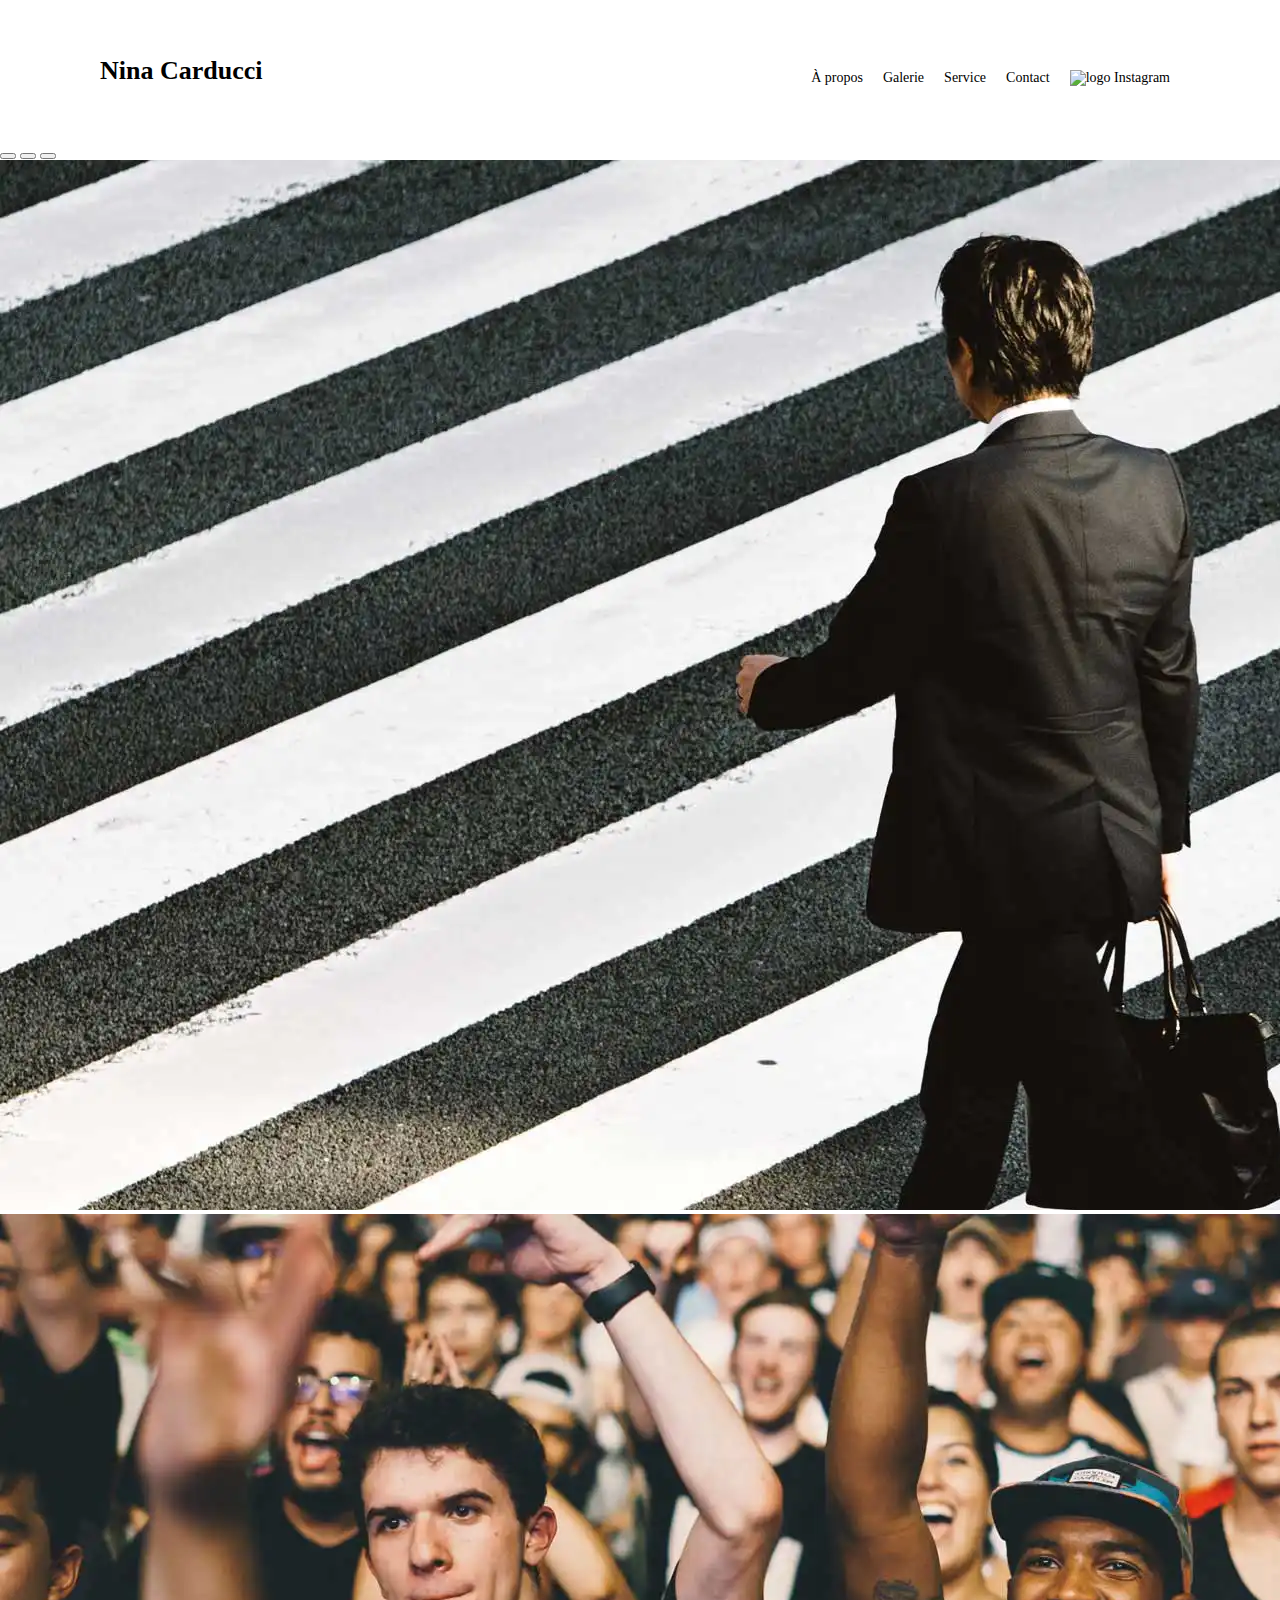
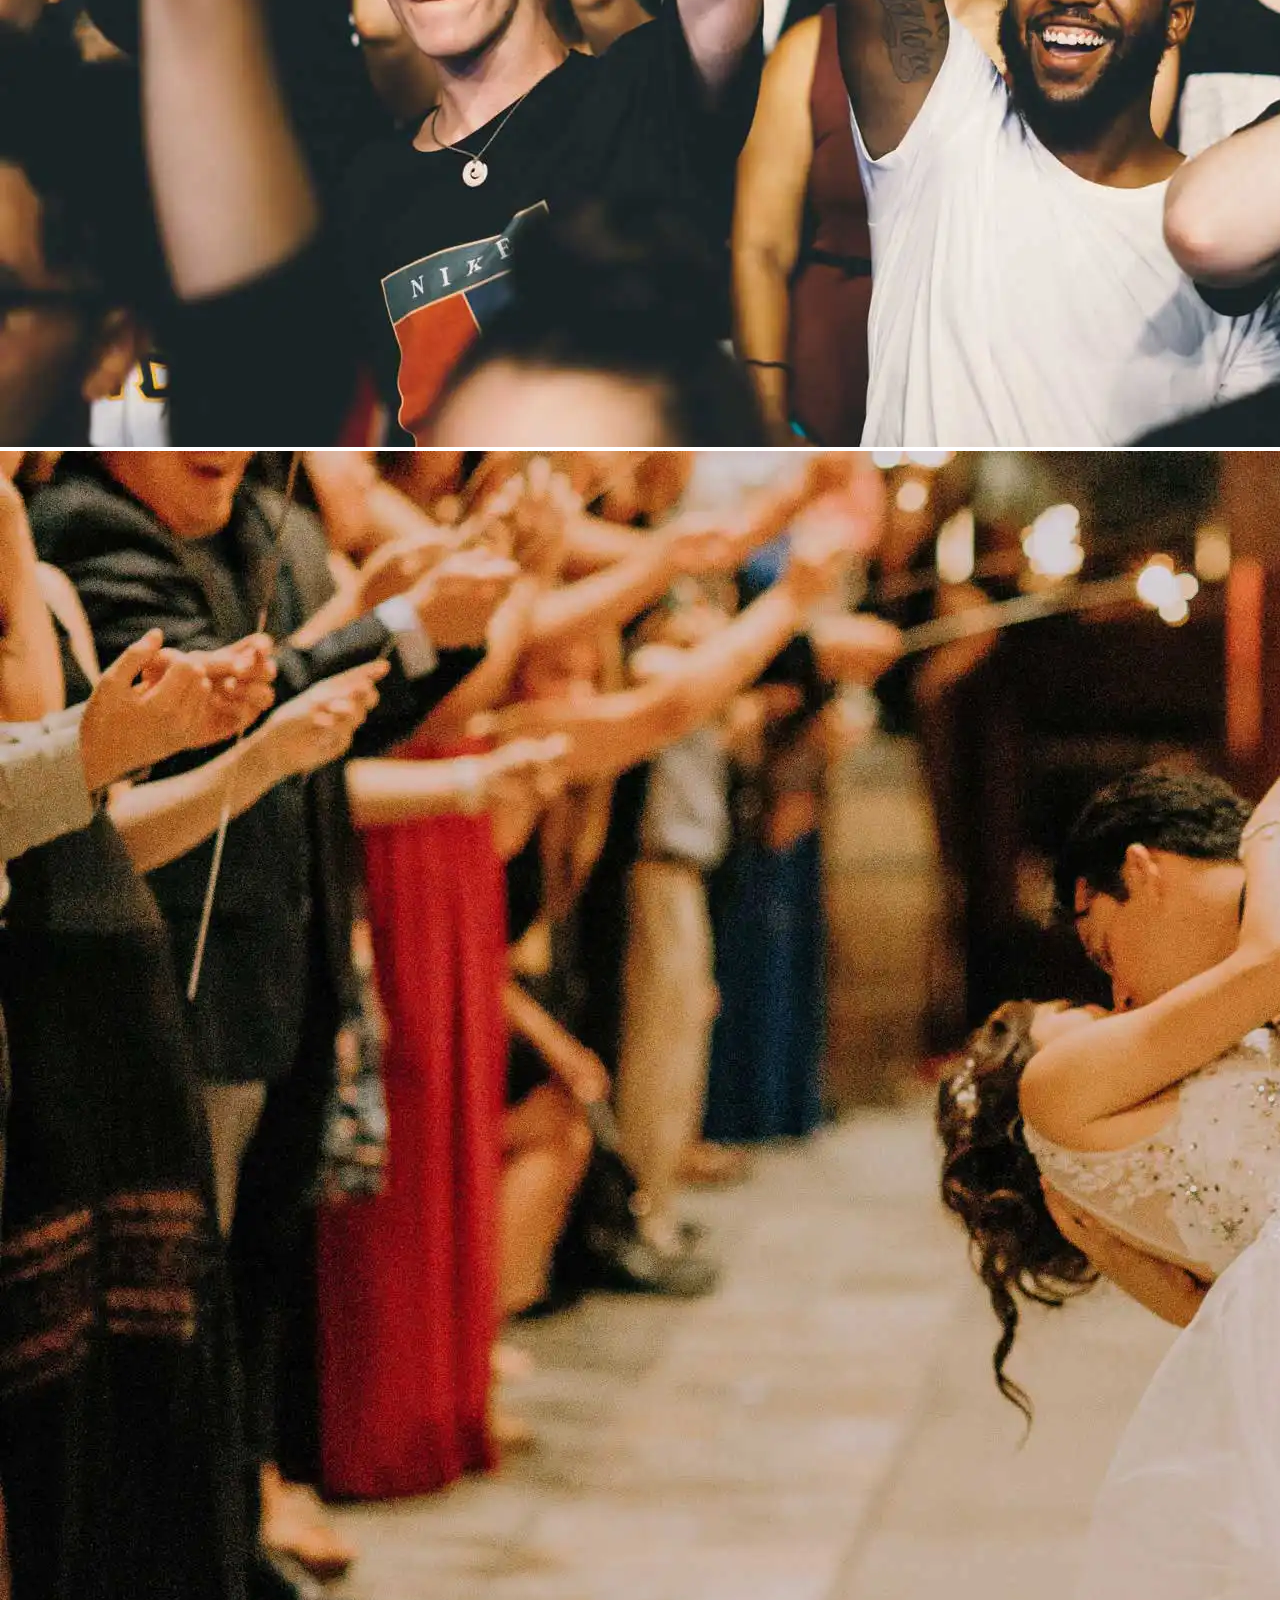
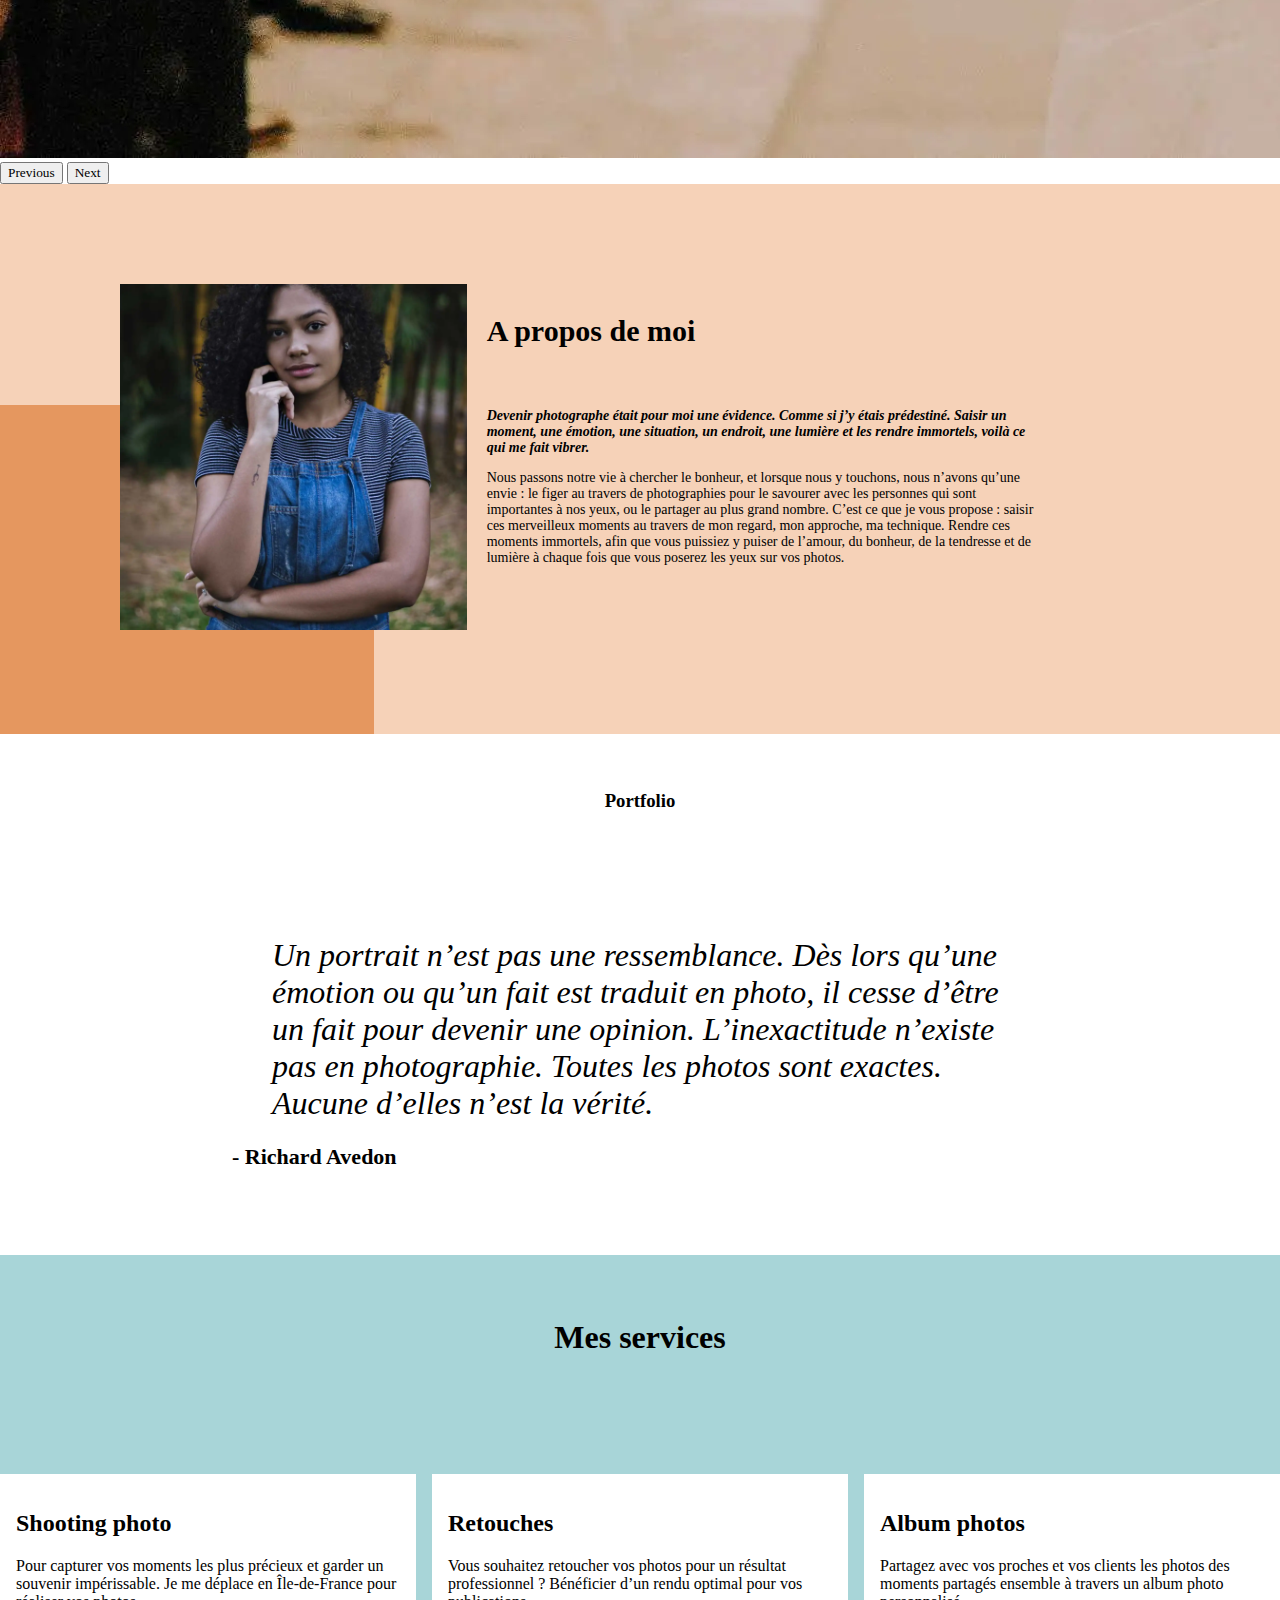
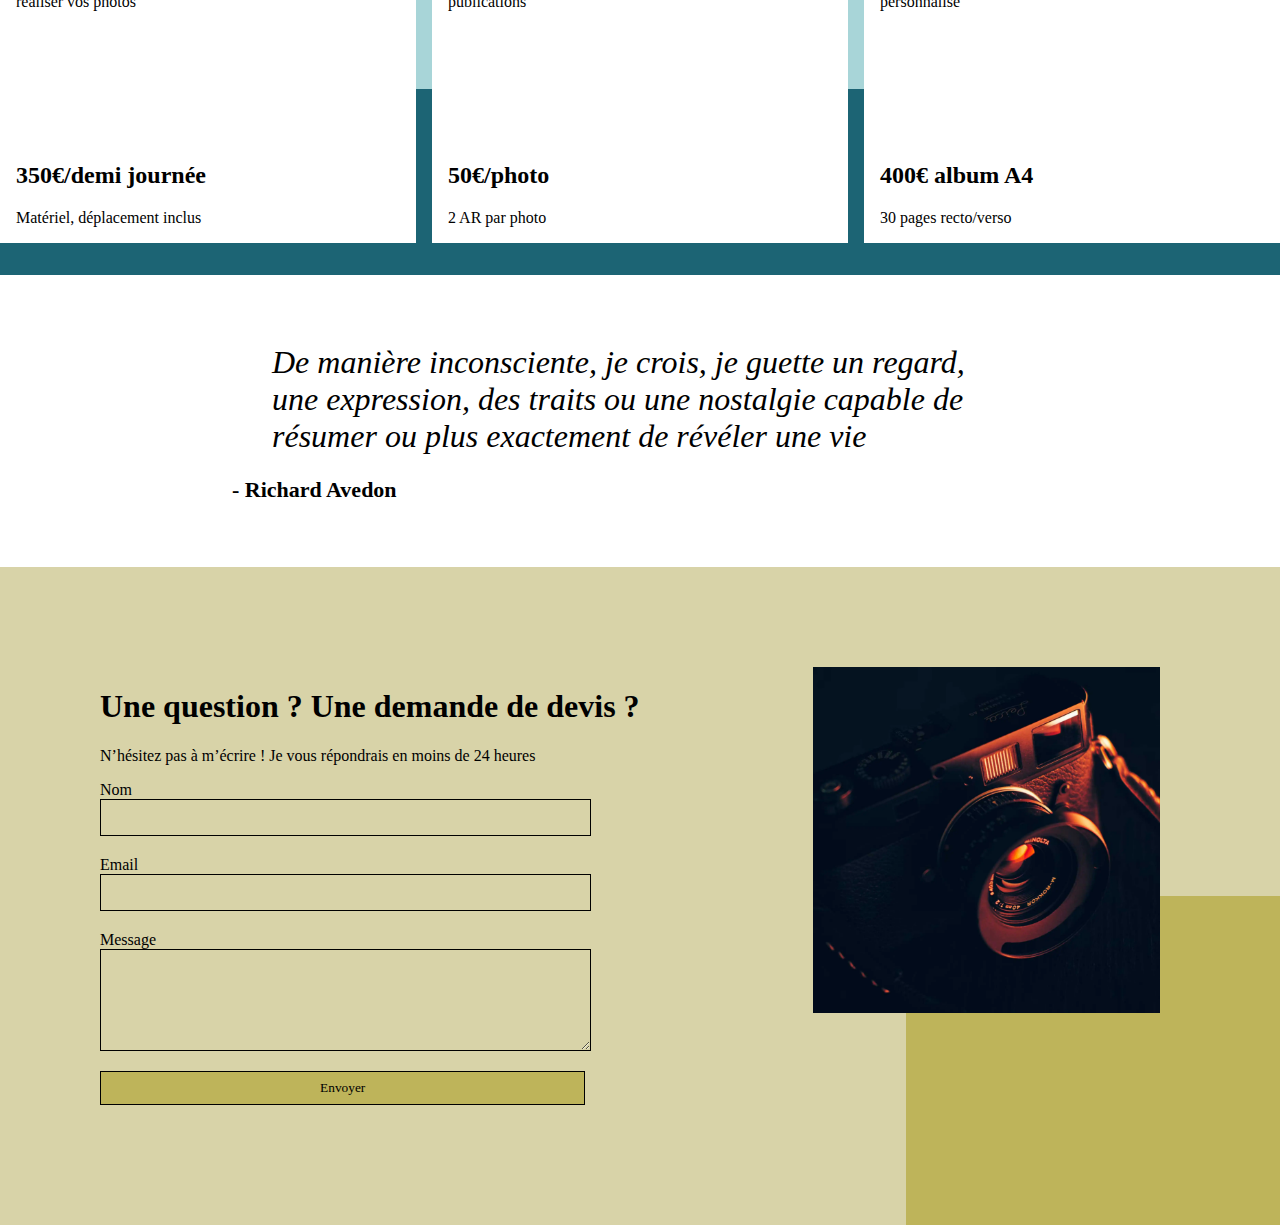
==== commit 90be23f0: "Corrections" ====
--- a/index.html
+++ b/index.html
@@ -1,50 +1,56 @@
-<!DOCTYPE html>
-<html lang="fr">
+<!doctype html>
+<html lang=fr>
 <head>
-	<meta name="viewport" content="width=device-width, initial-scale=1.0">
-	<title>Nina Carducci</title>
-	<meta name="description" content="Découvrez le portfolio captivant de Nina Carducci.
+<meta name=viewport content="width=device-width,initial-scale=1">
+<title>Nina Carducci</title>
+<meta name=description content="Découvrez le portfolio captivant de Nina Carducci.
 	Immortalisez vos moments précieux avec une touche artistique et unique.">
-	<meta name="robots" content="index, follow">
-	<link rel="stylesheet" href="./assets/bootstrap/bootstrap.css">
-	<link rel="stylesheet" href="./assets/style.css">
-	<link rel="preconnect" href="https://fonts.googleapis.com">
-	<link rel="preconnect" href="https://fonts.gstatic.com" crossorigin>
-	<link href="https://fonts.googleapis.com/css2?family=Inter&family=Spectral:ital,wght@0,400;1,300;1,400;1,800&display=swap" rel="stylesheet">
-	<meta charset="UTF-8">
-	<script src="./assets/bootstrap/bootstrap.bundle.js"></script>
-	<script src="https://code.jquery.com/jquery-3.4.1.min.js" integrity="sha256-CSXorXvZcTkaix6Yvo6HppcZGetbYMGWSFlBw8HfCJo=" crossorigin="anonymous"></script>
-	<script src="./assets/maugallery.js"></script>
-	<script src="./assets/scripts.js"></script>
-
-
-	<meta property="og:title" content="Nina Carducci">
-	<meta property="og:description" content="Découvrez le portfolio captivant de Nina Carducci. Immortalisez vos moments précieux avec une touche artistique et unique.">
-	<meta property="og:image" content="https://ninacarducci.fr/assets/images/nina.jpg">
-	<meta property="og:url" content="Ninacarducci.fr">
-
-	<meta name="language" content="fr-FR">
-
-	<script type="application/ld+json">
-		{
+<meta name=robots content="index, follow">
+<link rel=stylesheet href=./assets/bootstrap/bootstrap.min.css>
+<script src=./assets/bootstrap/bootstrap.bundle.min.js></script>
+<link rel=stylesheet href=./assets/style.css>
+<link rel=preconnect href=https://fonts.googleapis.com>
+<link rel=preconnect href=https://fonts.gstatic.com crossorigin>
+<link href="https://fonts.googleapis.com/css2?family=Inter&family=Spectral:ital,wght@0,400;1,300;1,400;1,800&display=swap" rel=stylesheet>
+<meta charset=UTF-8>
+<script src=https://code.jquery.com/jquery-3.4.1.min.js integrity="sha256-CSXorXvZcTkaix6Yvo6HppcZGetbYMGWSFlBw8HfCJo=" crossorigin=anonymous></script>
+<script src=./assets/maugallery.min.js></script>
+<script src=./assets/scripts.min.js></script>
+<link rel=icon type=image/x-icon href=./assets/favicon.ico>
+<meta property=og:title content="Nina Carducci">
+<meta property=og:description content="Découvrez le portfolio captivant de Nina Carducci. Immortalisez vos moments précieux avec une touche artistique et unique.">
+<meta property=og:image content=https://jordanlegros.github.io/openclassroom-projet4//assets/images/nina.webp>
+<meta property=og:url content=https://jordanlegros.github.io/openclassroom-projet4/ >
+<meta http-equiv=Content-Security-Policy content=" default-src 'self'; script-src 'self' https://code.jquery.com 'sha256-vvt4KWwuNr51XfE5m+hzeNEGhiOfZzG97ccfqGsPwvE='; style-src 'self' https://stackpath.bootstrapcdn.com https://fonts.googleapis.com 'unsafe-inline'; font-src 'self' https://fonts.googleapis.com https://fonts.gstatic.com; img-src 'self' https://jordanlegros.github.io/openclassroom-projet4/ data:; connect-src 'self' https://jordanlegros.github.io/openclassroom-projet4/; ">
+<meta name=language content=fr-FR>
+<script type=application/ld+json>
+{
 		  "@context": "https://schema.org",
 		  "@type": "Organization",
 		  "name": "Nina Carducci",
-		  "url": "https://ninacarducci.fr",
-		  "logo": "https://ninacarducci.fr/assets/images/nina.jpg",
+		  "url": "https://jordanlegros.github.io/openclassroom-projet4/",
+		  "logo": "https://jordanlegros.github.io/openclassroom-projet4/assets/images/nina.webp",
 		  "description": "Portfolio captivant de Nina Carducci. Immortalisez vos moments précieux avec une touche artistique et unique.",
 		  "sameAs": [
 			"https://www.instagram.com/ninacarducci.photo/?hl=fr"
-		  ]
+		  ],
+		  "address": {
+			"@type": "PostalAddress",
+			"streetAddress": "68 avenue Alsace-Lorraine",
+			"addressLocality": "Bordeaux",
+			"postalCode": "33200",
+			"addressCountry": "FR"
+		  },
+		  "telephone": "+33 5 56 67 78 89",
+		  "openingHours": "Mo-Fr 10:00-19:00"
 		}
-		</script>
-
-		<script type="application/ld+json">
-			{
+</script>
+<script type=application/ld+json>
+{
 			  "@context": "https://schema.org",
 			  "@type": "Product",
 			  "name": "Shooting photo",
-			  "image": "https://ninacarducci.fr/assets/images/camera.jpg",
+			  "image": "https://jordanlegros.github.io/openclassroom-projet4/assets/images/camera.webp",
 			  "description": "Service de shooting photo pour capturer vos moments les plus précieux.",
 			  "brand": {
 				"@type": "Brand",
@@ -57,14 +63,13 @@
 				"availability": "http://schema.org/InStock"
 			  }
 			}
-			</script>
-			
-			<script type="application/ld+json">
-			{
+</script>
+<script type=application/ld+json>
+{
 			  "@context": "https://schema.org",
 			  "@type": "Product",
 			  "name": "Retouches",
-			  "image": "https://ninacarducci.fr/assets/images/camera.jpg",
+			  "image": "https://jordanlegros.github.io/openclassroom-projet4/assets/images/camera.webp",
 			  "description": "Service de retouches photo pour un résultat professionnel.",
 			  "brand": {
 				"@type": "Brand",
@@ -77,14 +82,13 @@
 				"availability": "http://schema.org/InStock"
 			  }
 			}
-			</script>
-			
-			<script type="application/ld+json">
-			{
+</script>
+<script type=application/ld+json>
+{
 			  "@context": "https://schema.org",
 			  "@type": "Product",
 			  "name": "Album photos",
-			  "image": "https://ninacarducci.fr/assets/images/camera.jpg",
+			  "image": "https://jordanlegros.github.io/openclassroom-projet4/assets/images/camera.webp",
 			  "description": "Album photo personnalisé pour partager vos moments précieux.",
 			  "brand": {
 				"@type": "Brand",
@@ -97,149 +101,145 @@
 				"availability": "http://schema.org/InStock"
 			  }
 			}
-			</script>
-
+</script>
 </head>
 <body>
-<div class="top-header"> 
-	<h3 class="name">Nina Carducci</h3>
-	<div class="nav">   
-		<ul>
-			<li><a href="#about">À propos</a></li>
-			<li><a href="#gallery">Galerie</a></li>
-			<li><a href="#services">Service</a></li>
-			<li><a href="#contact">Contact</a></li>
-			<li><a class="social-link" href="https://www.instagram.com/ninacarducci.photo/?hl=fr" target="_blank"><img src="assets/images/instagram.png" alt="logo Instagram"></a></li>
-		</ul>
-	</div>
-</div>
-<div id="header">
-
-	<div id="carouselExampleIndicators" class="carousel slide" data-bs-ride="carousel">
-		<div class="carousel-indicators">
-			<button type="button" data-bs-target="#carouselExampleIndicators" data-bs-slide-to="0" class="active" aria-current="true" aria-label="Slide 1"></button>
-			<button type="button" data-bs-target="#carouselExampleIndicators" data-bs-slide-to="1" aria-label="Slide 2"></button>
-			<button type="button" data-bs-target="#carouselExampleIndicators" data-bs-slide-to="2" aria-label="Slide 3"></button>
-		</div>
-		<div class="carousel-inner">
-			<div class="carousel-item active">
-				<img src="./assets/images/slider/ryoji-iwata-wUZjnOv7t0g-unsplash.jpg" class="d-block w-100" alt="Photographie de Ryoji Iwata par Nina Carducci">
-			</div>
-			<div class="carousel-item">
-				<img src="./assets/images/slider/nicholas-green-nPz8akkUmDI-unsplash.jpg" class="d-block w-100" alt="Photographie de Nicholas Green par Nina Carducci">
-			</div>
-			<div class="carousel-item">
-				<img src="./assets/images/slider/edward-cisneros-3_h6-1NPDGw-unsplash.jpg" class="d-block w-100" alt="Photographie de Edward Cisneros par Nina Carducci">
-			</div>
-		</div>
-		<button class="carousel-control-prev" type="button" data-bs-target="#carouselExampleIndicators" data-bs-slide="prev">
-			<span class="carousel-control-prev-icon" aria-hidden="true"></span>
-			<span class="visually-hidden">Previous</span>
-		</button>
-		<button class="carousel-control-next" type="button" data-bs-target="#carouselExampleIndicators" data-bs-slide="next">
-			<span class="carousel-control-next-icon" aria-hidden="true"></span>
-			<span class="visually-hidden">Next</span>
-		</button>
-	</div>
-</div>
-<div id="about">
-	<div class="picture left">
-		<img src="./assets/images/nina.jpg" alt ="Photographie de Nina Carducci">
-	</div>
-	<div id="about-me">
-		<h3 class="about-me__title">A propos de moi</h3>
-		<p class="about-me__introduction">Devenir photographe était pour moi une évidence. Comme si j’y étais prédestiné. Saisir un moment, une émotion, une situation, un endroit, une lumière et les rendre immortels, voilà ce qui me fait vibrer.</p>
-		<p>Nous passons notre vie à chercher le bonheur, et lorsque nous y touchons, nous n’avons qu’une envie : le figer au travers de photographies pour le savourer avec les personnes qui sont importantes à nos yeux, ou le partager au plus grand nombre.
-			C’est ce que je vous propose : saisir ces merveilleux moments au travers de mon regard, mon approche, ma technique. Rendre ces moments immortels, afin que vous puissiez y puiser de l’amour, du bonheur, de la tendresse et de lumière à chaque fois que vous poserez les yeux sur vos photos.</p>
-	</div>
-</div>
-<div id="gallery">
-	<h3 class="title">Portfolio</h3>
-	<div class="container py-3">
-		<div class="gallery" style="display: none">
-			<img data-gallery-tag="Concert" class="gallery-item" src="./assets/images/gallery/concerts/aaron-paul-wnX-fXzB6Cw-unsplash.jpg" alt ="Photographie de Aaeron Paul par Nina Carducci"/>
-			<img data-gallery-tag="Entreprises" class="gallery-item" src="./assets/images/gallery/entreprise/ali-morshedlou-WMD64tMfc4k-unsplash.jpg" alt ="Photographie de Ali Morshedlou par Nina Carducci"/>
-			<img data-gallery-tag="Entreprises" class="gallery-item" src="./assets/images/gallery/entreprise/jason-goodman-tHO1_OuKbg0-unsplash.jpg " alt ="Photographie de Jason Goodman par Nina Carducci"/>
-			<img data-gallery-tag="Mariages" class="gallery-item" src="./assets/images/gallery/mariage/hannah-busing-RvF2R_qMpRk-unsplash.jpg" alt ="Photographie de Hannah Busing par Nina Carducci"/>
-			<img data-gallery-tag="Portrait" class="gallery-item" src="./assets/images/gallery/portraits/ade-tunji-rVkhWWZFAtQ-unsplash.jpg" alt ="Photographie de Ade Tunji par Nina Carducci"/>
-			<img data-gallery-tag="Mariages" class="gallery-item" src="./assets/images/gallery/mariage/jakob-owens-SiniLJkXhMc-unsplash.jpg" alt ="Photographie de Jakob Owens par Nina Carducci"/>
-			<img data-gallery-tag="Portrait" class="gallery-item" src="./assets/images/gallery/portraits/nino-van-prattenburg--443cl1uR_8-unsplash.jpg" alt ="Photographie de Nino Van par Nina Carducci"/>
-			<img data-gallery-tag="Concert" class="gallery-item" src="./assets/images/gallery/concerts/austin-neill-hgO1wFPXl3I-unsplash.jpg" alt ="Photographie de Austin Neill par Nina Carducci"/>
-			<img data-gallery-tag="Entreprises" class="gallery-item" src="./assets/images/gallery/entreprise/mateus-campos-felipe-Fsgzm8N0hIY-unsplash.jpg" alt ="Photographie de Mateus Campos par Nina Carducci"/>
-		</div>
-	</div>
-	<div class="quote">
-		<figure>
-			<blockquote>
-				<h1 class="quote__text">Un portrait n’est pas une ressemblance. Dès lors qu’une émotion ou qu’un fait est traduit en photo, il cesse d’être un fait pour devenir une opinion. L’inexactitude n’existe pas en photographie. Toutes les photos sont exactes. Aucune d’elles n’est la vérité.</h1>
-			</blockquote>
-			<figcaption class="quote__author">- Richard Avedon</figcaption>
-		</figure>
-	</div>
-</div>
-<div id="services">
-	<h1 class="title">Mes services</h1>
-	<div class="container">
-		<div class="service">
-			<div class="service__description">
-				<h2>Shooting photo</h2>
-				<p>Pour capturer vos moments les plus précieux et garder un souvenir impérissable. Je me déplace en Île-de-France pour réaliser vos photos</p>
-			</div>
-			<div class="service__price">
-				<h2>350€/demi journée</h2>
-				<span>Matériel, déplacement inclus</span>
-			</div>
-
-		</div>
-		<div class="service">
-			<div class="service__description">
-				<h2>Retouches</h2>
-				<p>Vous souhaitez retoucher vos photos pour un résultat professionnel ? Bénéficier d’un rendu optimal pour vos publications</p>
-			</div>
-			<div class="service__price">
-				<h2>50€/photo</h2>
-				<span>2 AR par photo</span>
-			</div>
-		</div>
-		<div class="service">
-			<div class="service__description">
-				<h2>Album photos</h2>
-				<p>Partagez avec vos proches et vos clients les photos des moments partagés ensemble à travers un album photo personnalisé</p>
-			</div>
-			<div class="service__price">
-				<h2>400€ album A4</h2>
-				<span>30 pages recto/verso</span>
-			</div>
-		</div>
-	</div>
-</div>
-<div class="quote">
-	<figure>
-		<blockquote>
-			<h1 class="quote__text">De manière inconsciente, je crois, je guette un regard, une expression, des traits ou une nostalgie capable de résumer ou plus exactement de révéler une vie</h1>
-		</blockquote>
-		<figcaption class="quote__author">- Richard Avedon</figcaption>
-	</figure>
-</div>
-<div id="contact">
-	<div class="container">
-		<div class="form-container">
-			<h1>Une question ? Une demande de devis ?</h1>
-			<p> N’hésitez pas à m’écrire ! Je vous répondrais en moins de 24 heures</p>
-			<form action="" method="post">
-				<label for="nom">Nom</label>
-				<input type="text" name="nom" id="nom">
-				<label for="email">Email</label>
-				<input type="email" name="email" id="email">
-				<label for="message">Message</label>
-				<textarea name="message" id="message" cols="30" rows="10"></textarea>
-				<input type="submit" value="Envoyer"/>
-			</form>
-		</div>
-		<div class="picture right">
-			<img src="./assets/images/camera.jpg" alt="Photographie d'une caméra">
-		</div>
-	</div>
+<div class=top-header>
+<h3 class=name>Nina Carducci</h3>
+<div class=nav>
+<ul>
+<li><a href=#about>À propos</a></li>
+<li><a href=#gallery>Galerie</a></li>
+<li><a href=#services>Service</a></li>
+<li><a href=#contact>Contact</a></li>
+<li><a class=social-link href="https://www.instagram.com/ninacarducci.photo/?hl=fr" target=_blank><img src=assets/images/instagram.png alt="logo Instagram"></a></li>
+</ul>
+</div>
+</div>
+<div id=header>
+<div id=carouselExampleIndicators class="carousel slide" data-bs-ride=carousel>
+<div class=carousel-indicators>
+<button type=button data-bs-target=#carouselExampleIndicators data-bs-slide-to=0 class=active aria-current=true aria-label="Slide 1"></button>
+<button type=button data-bs-target=#carouselExampleIndicators data-bs-slide-to=1 aria-label="Slide 2"></button>
+<button type=button data-bs-target=#carouselExampleIndicators data-bs-slide-to=2 aria-label="Slide 3"></button>
+</div>
+<div class=carousel-inner>
+<div class="carousel-item active">
+<img src=./assets/images/slider/ryoji-iwata-wUZjnOv7t0g-unsplash.webp class="d-block w-100" alt="Photographie de Ryoji Iwata par Nina Carducci">
+</div>
+<div class=carousel-item>
+<img src=./assets/images/slider/nicholas-green-nPz8akkUmDI-unsplash.webp class="d-block w-100" alt="Photographie de Nicholas Green par Nina Carducci">
+</div>
+<div class=carousel-item>
+<img src=./assets/images/slider/edward-cisneros-3_h6-1NPDGw-unsplash.webp class="d-block w-100" alt="Photographie de Edward Cisneros par Nina Carducci">
+</div>
+</div>
+<button class=carousel-control-prev type=button data-bs-target=#carouselExampleIndicators data-bs-slide=prev>
+<span class=carousel-control-prev-icon aria-hidden=true></span>
+<span class=visually-hidden>Previous</span>
+</button>
+<button class=carousel-control-next type=button data-bs-target=#carouselExampleIndicators data-bs-slide=next>
+<span class=carousel-control-next-icon aria-hidden=true></span>
+<span class=visually-hidden>Next</span>
+</button>
+</div>
+</div>
+<div id=about>
+<div class="picture left">
+<img src=./assets/images/nina.webp alt="Photographie de Nina Carducci">
+</div>
+<div id=about-me>
+<h3 class=about-me__title>A propos de moi</h3>
+<p class=about-me__introduction>Devenir photographe était pour moi une évidence. Comme si j’y étais prédestiné. Saisir un moment, une émotion, une situation, un endroit, une lumière et les rendre immortels, voilà ce qui me fait vibrer.</p>
+<p>Nous passons notre vie à chercher le bonheur, et lorsque nous y touchons, nous n’avons qu’une envie : le figer au travers de photographies pour le savourer avec les personnes qui sont importantes à nos yeux, ou le partager au plus grand nombre. C’est ce que je vous propose : saisir ces merveilleux moments au travers de mon regard, mon approche, ma technique. Rendre ces moments immortels, afin que vous puissiez y puiser de l’amour, du bonheur, de la tendresse et de lumière à chaque fois que vous poserez les yeux sur vos photos.</p>
+</div>
+</div>
+<div id=gallery>
+<h3 class=title>Portfolio</h3>
+<div class="container py-3">
+<div class=gallery style=display:none>
+<img data-gallery-tag=Concert class=gallery-item src=./assets/images/gallery/concerts/aaron-paul-wnX-fXzB6Cw-unsplash.webp alt="Photographie de Aaeron Paul par Nina Carducci">
+<img data-gallery-tag=Entreprises class=gallery-item src=./assets/images/gallery/entreprise/ali-morshedlou-WMD64tMfc4k-unsplash.webp alt="Photographie de Ali Morshedlou par Nina Carducci">
+<img data-gallery-tag=Entreprises class=gallery-item src=./assets/images/gallery/entreprise/jason-goodman-tHO1_OuKbg0-unsplash.webp alt="Photographie de Jason Goodman par Nina Carducci">
+<img data-gallery-tag=Mariages class=gallery-item src=./assets/images/gallery/mariage/hannah-busing-RvF2R_qMpRk-unsplash.webp alt="Photographie de Hannah Busing par Nina Carducci">
+<img data-gallery-tag=Portrait class=gallery-item src=./assets/images/gallery/portraits/ade-tunji-rVkhWWZFAtQ-unsplash.webp alt="Photographie de Ade Tunji par Nina Carducci">
+<img data-gallery-tag=Mariages class=gallery-item src=./assets/images/gallery/mariage/jakob-owens-SiniLJkXhMc-unsplash.webp alt="Photographie de Jakob Owens par Nina Carducci">
+<img data-gallery-tag=Portrait class=gallery-item src=./assets/images/gallery/portraits/nino-van-prattenburg--443cl1uR_8-unsplash.webp alt="Photographie de Nino Van par Nina Carducci">
+<img data-gallery-tag=Concert class=gallery-item src=./assets/images/gallery/concerts/austin-neill-hgO1wFPXl3I-unsplash.webp alt="Photographie de Austin Neill par Nina Carducci">
+<img data-gallery-tag=Entreprises class=gallery-item src=./assets/images/gallery/entreprise/mateus-campos-felipe-Fsgzm8N0hIY-unsplash.webp alt="Photographie de Mateus Campos par Nina Carducci">
+</div>
+</div>
+<div class=quote>
+<figure>
+<blockquote>
+<h1 class=quote__text>Un portrait n’est pas une ressemblance. Dès lors qu’une émotion ou qu’un fait est traduit en photo, il cesse d’être un fait pour devenir une opinion. L’inexactitude n’existe pas en photographie. Toutes les photos sont exactes. Aucune d’elles n’est la vérité.</h1>
+</blockquote>
+<figcaption class=quote__author>- Richard Avedon</figcaption>
+</figure>
+</div>
+</div>
+<div id=services>
+<h1 class=title>Mes services</h1>
+<div class=container>
+<div class=service>
+<div class=service__description>
+<h2>Shooting photo</h2>
+<p>Pour capturer vos moments les plus précieux et garder un souvenir impérissable. Je me déplace en Île-de-France pour réaliser vos photos</p>
+</div>
+<div class=service__price>
+<h2>350€/demi journée</h2>
+<span>Matériel, déplacement inclus</span>
+</div>
+</div>
+<div class=service>
+<div class=service__description>
+<h2>Retouches</h2>
+<p>Vous souhaitez retoucher vos photos pour un résultat professionnel ? Bénéficier d’un rendu optimal pour vos publications</p>
+</div>
+<div class=service__price>
+<h2>50€/photo</h2>
+<span>2 AR par photo</span>
+</div>
+</div>
+<div class=service>
+<div class=service__description>
+<h2>Album photos</h2>
+<p>Partagez avec vos proches et vos clients les photos des moments partagés ensemble à travers un album photo personnalisé</p>
+</div>
+<div class=service__price>
+<h2>400€ album A4</h2>
+<span>30 pages recto/verso</span>
+</div>
+</div>
+</div>
+</div>
+<div class=quote>
+<figure>
+<blockquote>
+<h1 class=quote__text>De manière inconsciente, je crois, je guette un regard, une expression, des traits ou une nostalgie capable de résumer ou plus exactement de révéler une vie</h1>
+</blockquote>
+<figcaption class=quote__author>- Richard Avedon</figcaption>
+</figure>
+</div>
+<div id=contact>
+<div class=container>
+<div class=form-container>
+<h1>Une question ? Une demande de devis ?</h1>
+<p> N’hésitez pas à m’écrire ! Je vous répondrais en moins de 24 heures</p>
+<form action="" method=post>
+<label for=nom>Nom</label>
+<input name=nom id=nom autocomplete=name>
+<label for=email>Email</label>
+<input type=email name=email id=email autocomplete=email>
+<label for=message>Message</label>
+<textarea name=message id=message cols=30 rows=10 autocomplete=message></textarea>
+<input type=submit value=Envoyer>
+</form>
+</div>
+<div class="picture right">
+<img src=./assets/images/camera.webp alt="Photographie d'une caméra">
+</div>
+</div>
 </div>
 </body>
-</html>
+</html>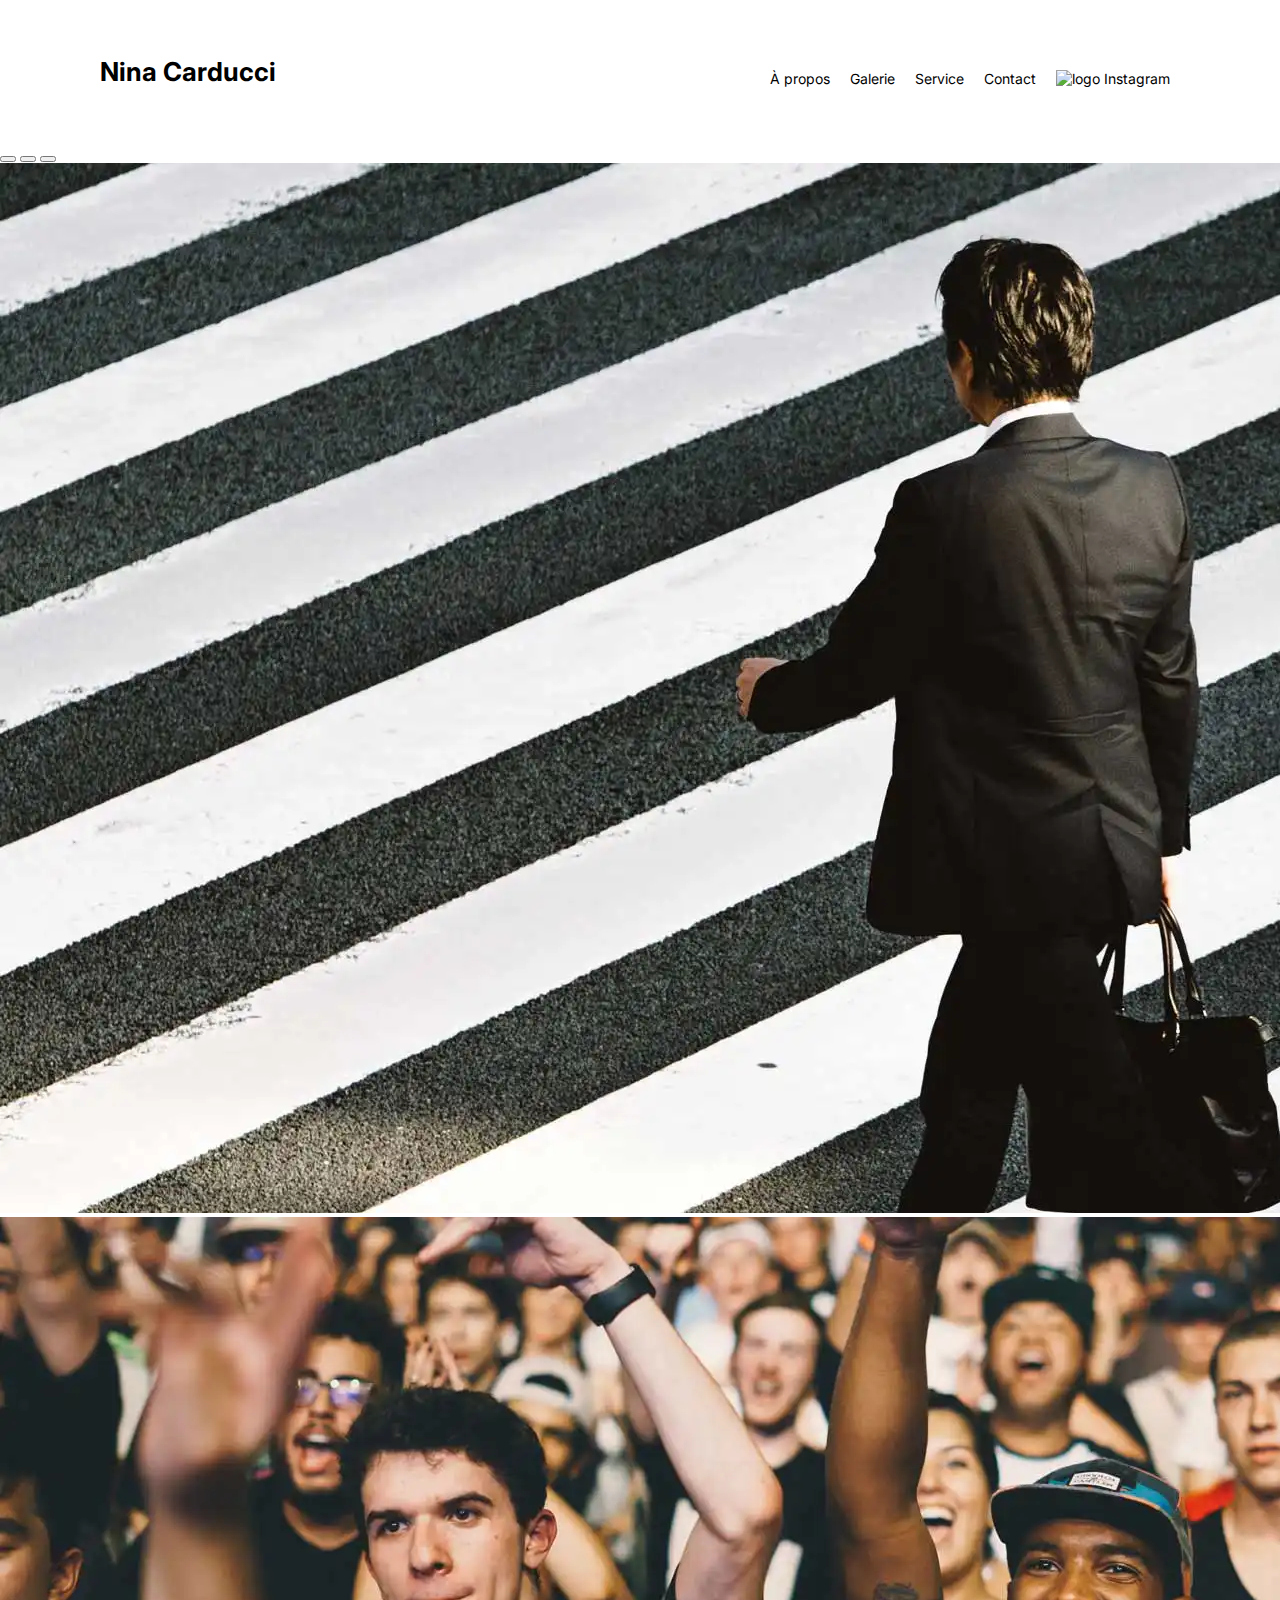
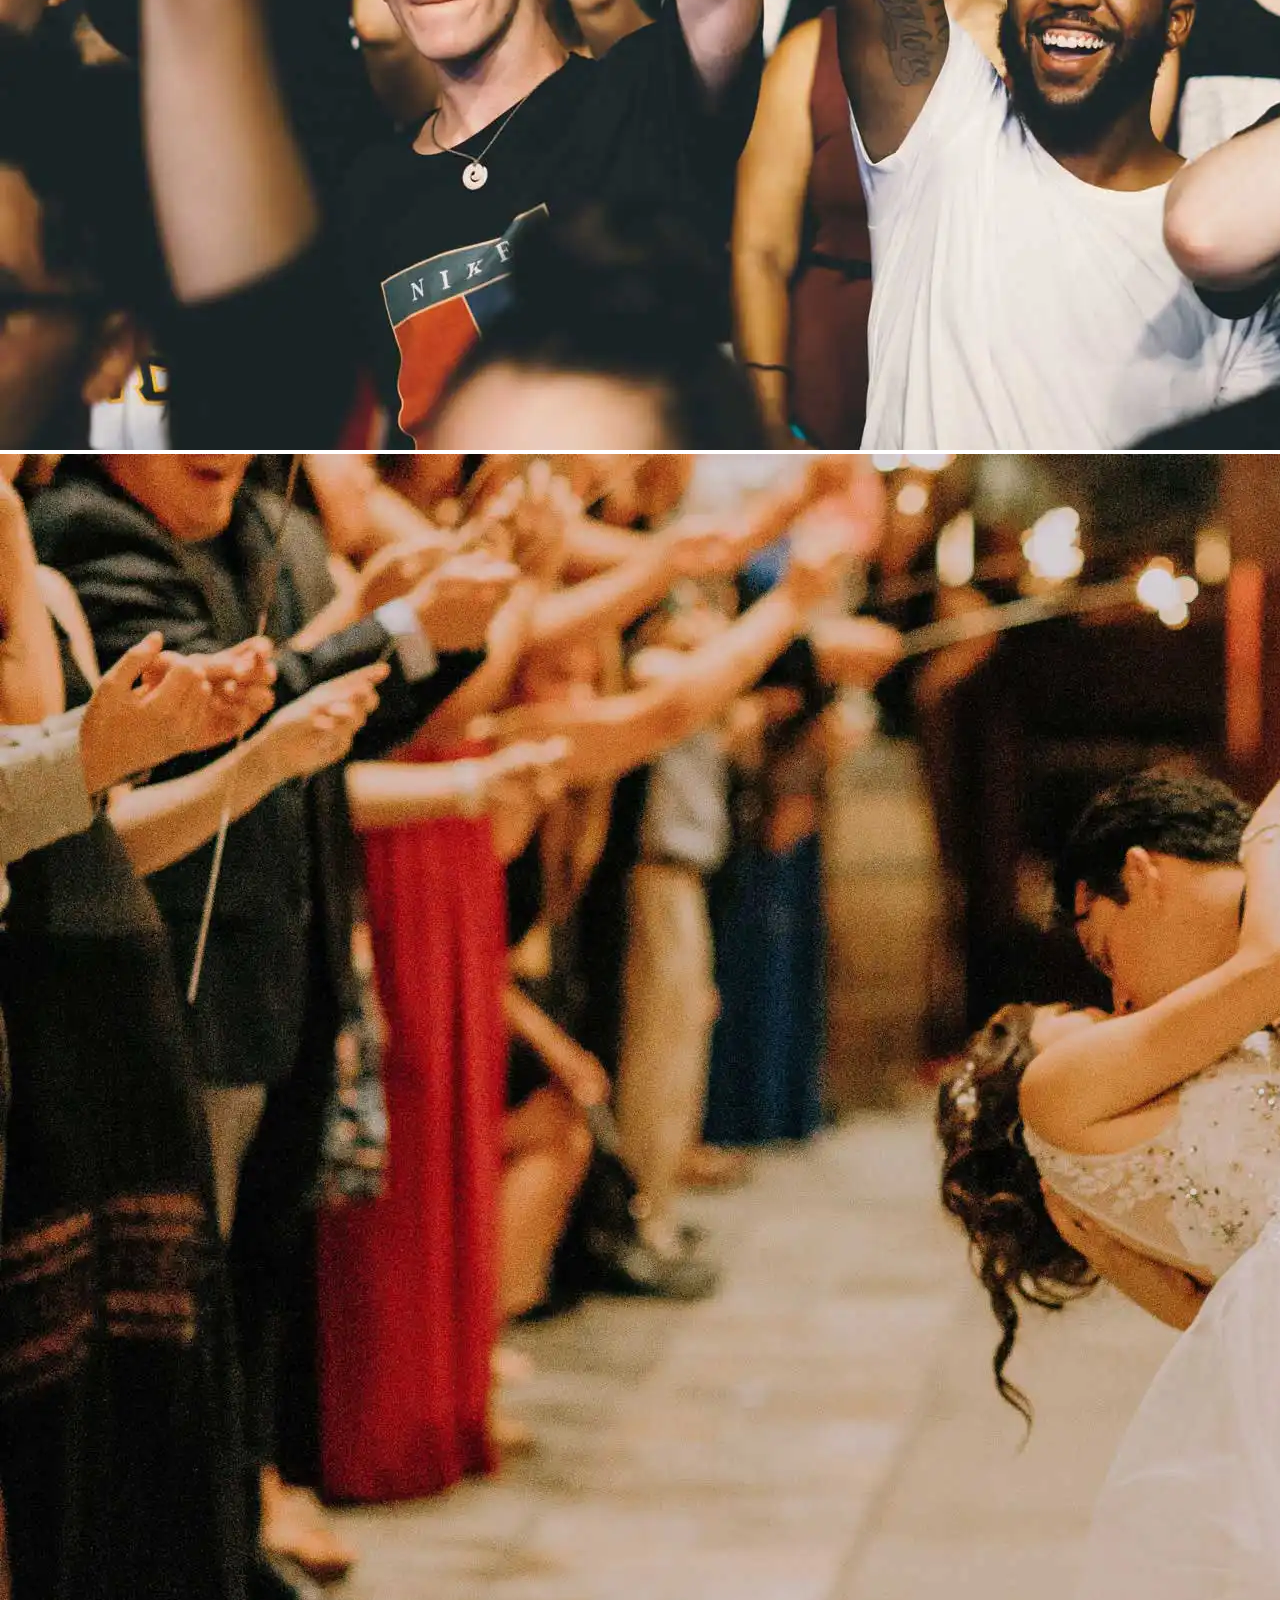
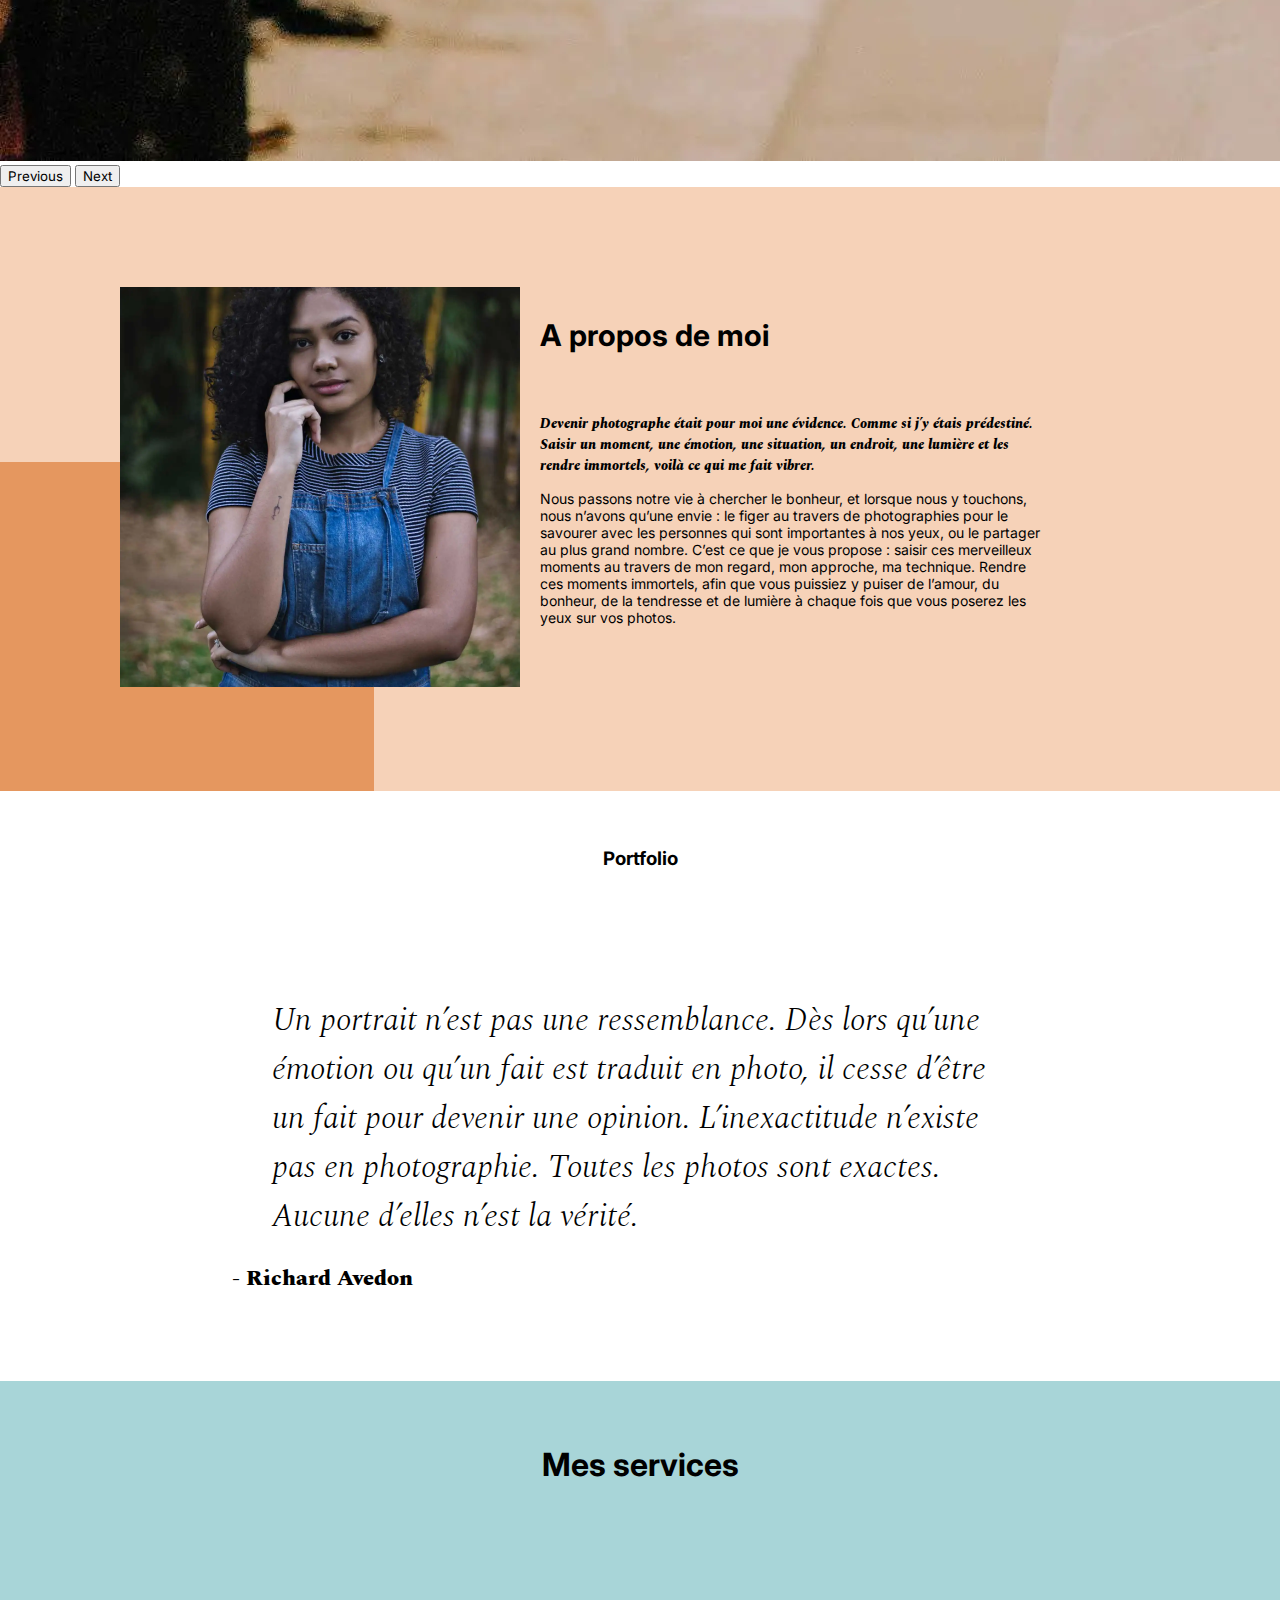
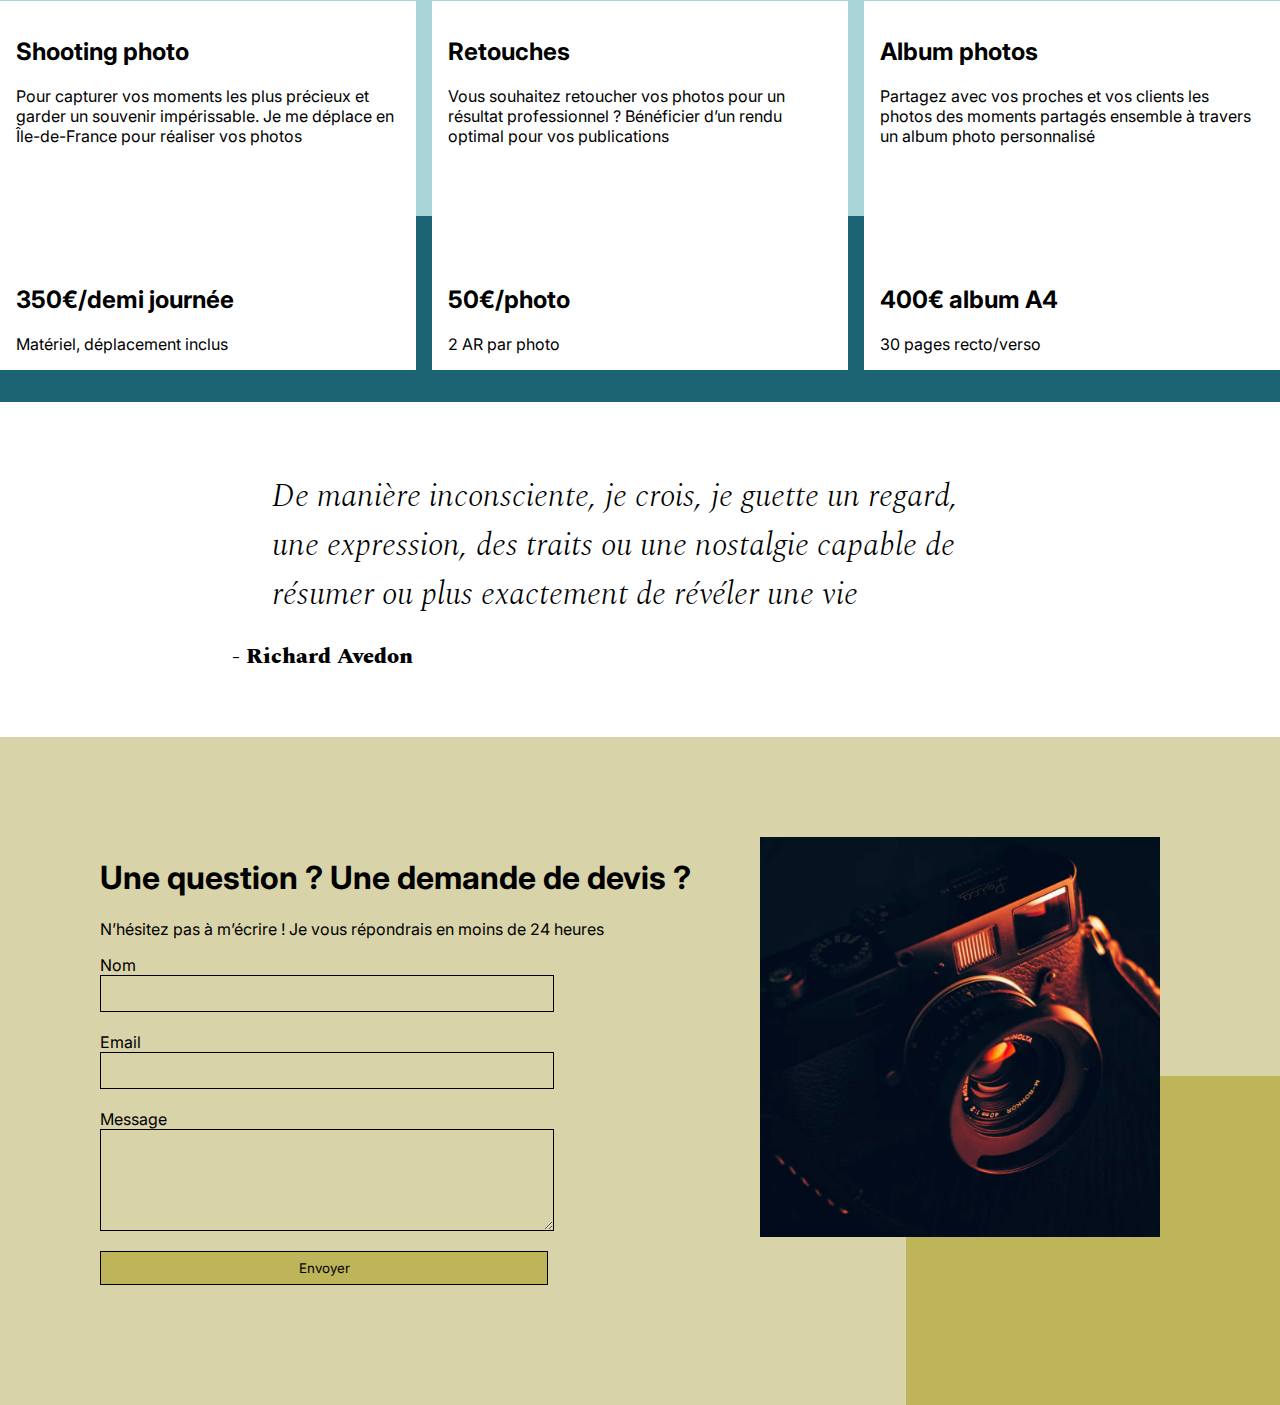
==== commit e6b8ec65: "test" ====
--- a/index.html
+++ b/index.html
@@ -8,7 +8,7 @@
 <meta name=robots content="index, follow">
 <link rel=stylesheet href=./assets/bootstrap/bootstrap.min.css>
 <script src=./assets/bootstrap/bootstrap.bundle.min.js></script>
-<link rel=stylesheet href=./assets/style.css>
+<link rel=stylesheet href=./assets/style.min.css>
 <link rel=preconnect href=https://fonts.googleapis.com>
 <link rel=preconnect href=https://fonts.gstatic.com crossorigin>
 <link href="https://fonts.googleapis.com/css2?family=Inter&family=Spectral:ital,wght@0,400;1,300;1,400;1,800&display=swap" rel=stylesheet>
@@ -21,7 +21,6 @@
 <meta property=og:description content="Découvrez le portfolio captivant de Nina Carducci. Immortalisez vos moments précieux avec une touche artistique et unique.">
 <meta property=og:image content=https://jordanlegros.github.io/openclassroom-projet4//assets/images/nina.webp>
 <meta property=og:url content=https://jordanlegros.github.io/openclassroom-projet4/ >
-<meta http-equiv=Content-Security-Policy content=" default-src 'self'; script-src 'self' https://code.jquery.com 'sha256-vvt4KWwuNr51XfE5m+hzeNEGhiOfZzG97ccfqGsPwvE='; style-src 'self' https://stackpath.bootstrapcdn.com https://fonts.googleapis.com 'unsafe-inline'; font-src 'self' https://fonts.googleapis.com https://fonts.gstatic.com; img-src 'self' https://jordanlegros.github.io/openclassroom-projet4/ data:; connect-src 'self' https://jordanlegros.github.io/openclassroom-projet4/; ">
 <meta name=language content=fr-FR>
 <script type=application/ld+json>
 {
@@ -112,7 +111,7 @@
 <li><a href=#gallery>Galerie</a></li>
 <li><a href=#services>Service</a></li>
 <li><a href=#contact>Contact</a></li>
-<li><a class=social-link href="https://www.instagram.com/ninacarducci.photo/?hl=fr" target=_blank><img src=assets/images/instagram.png alt="logo Instagram"></a></li>
+<li><a class=social-link href="https://www.instagram.com/ninacarducci.photo/?hl=fr" target=_blank><img src=assets/images/instagram.png alt="logo Instagram" width=20px height=20px></a></li>
 </ul>
 </div>
 </div>
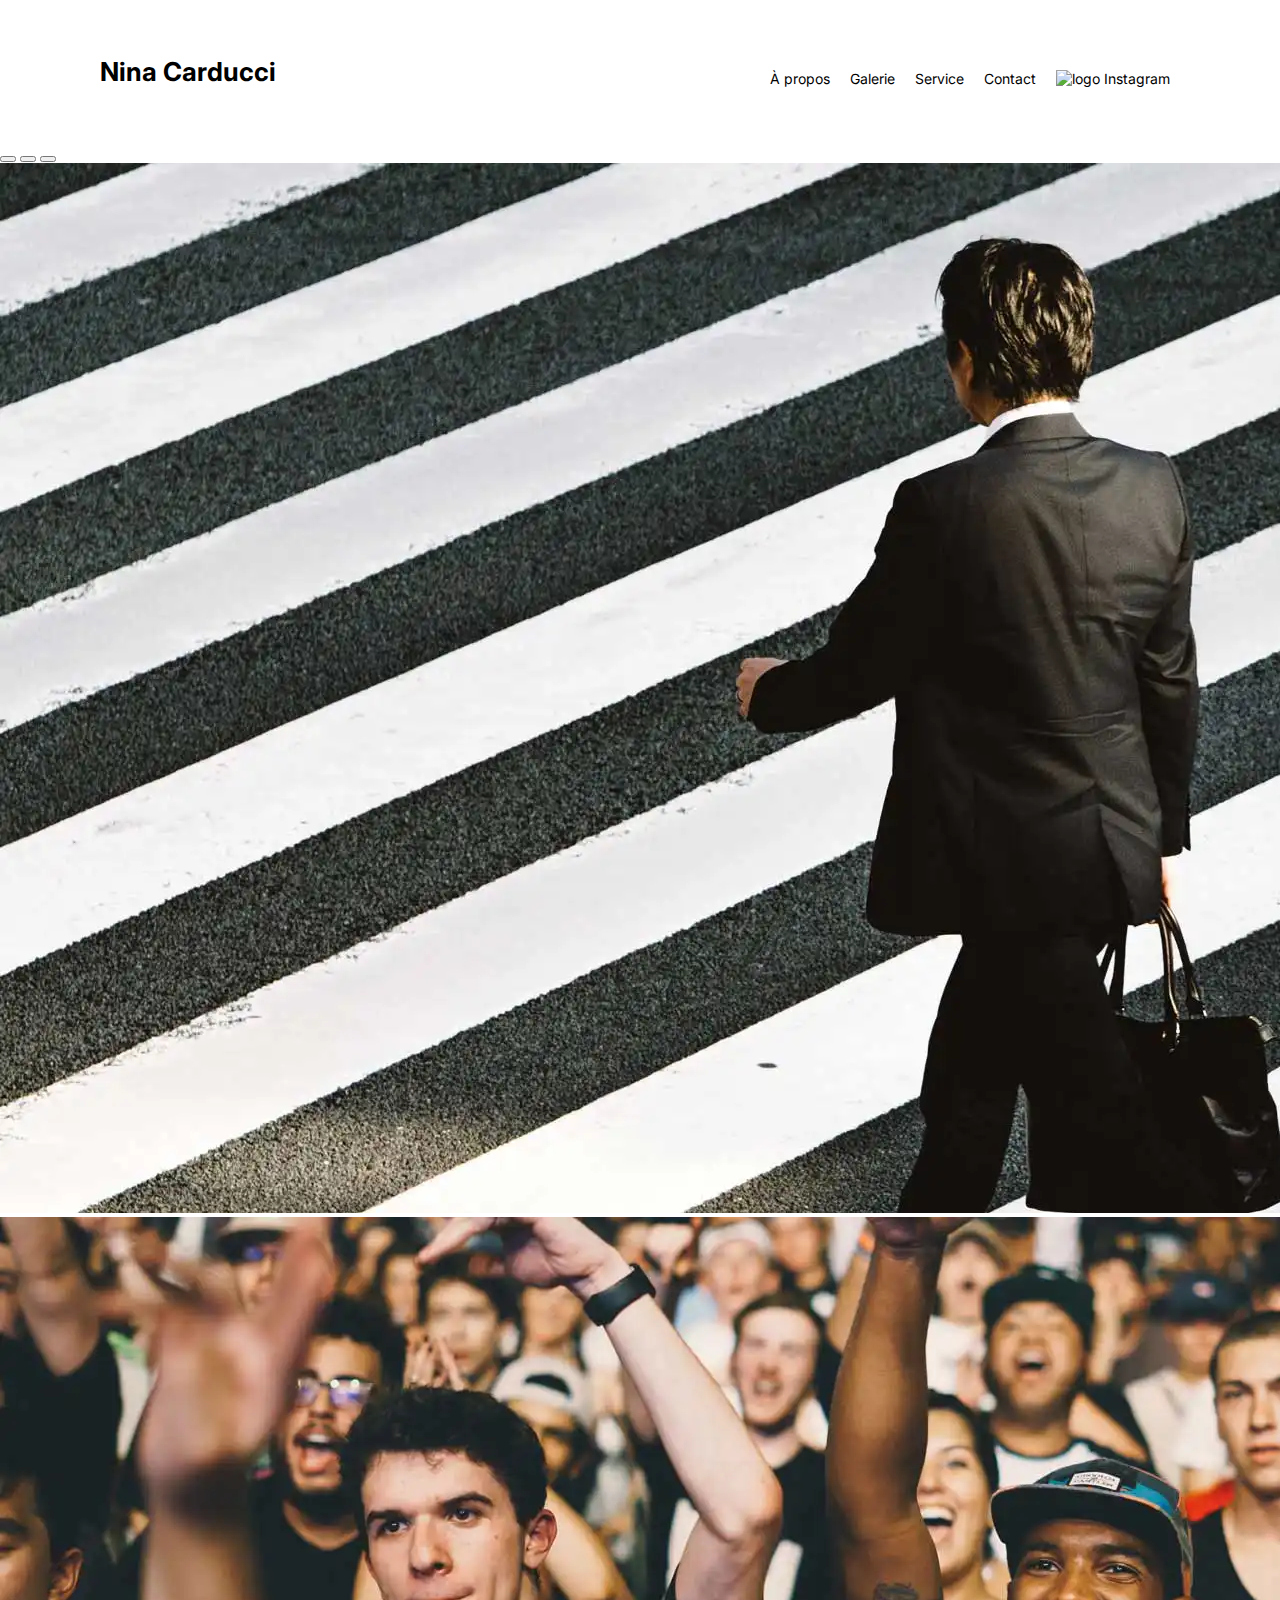
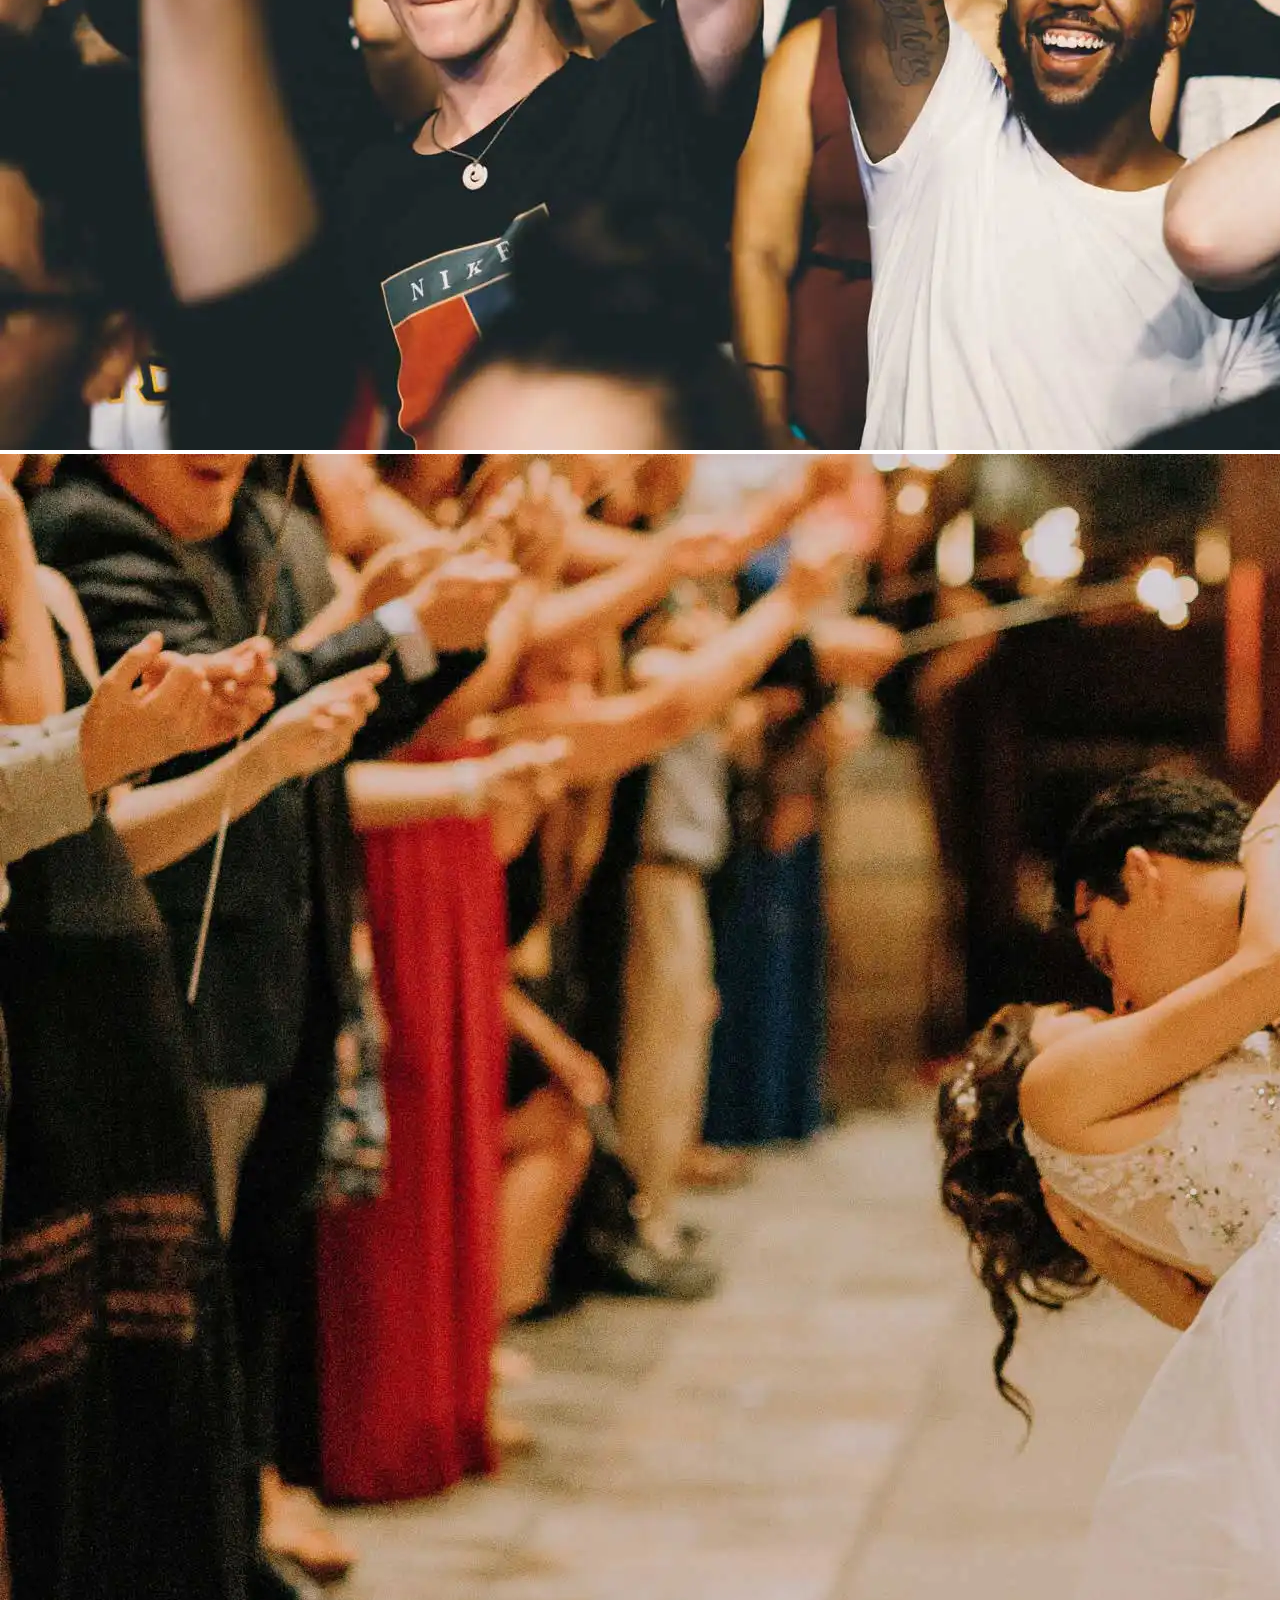
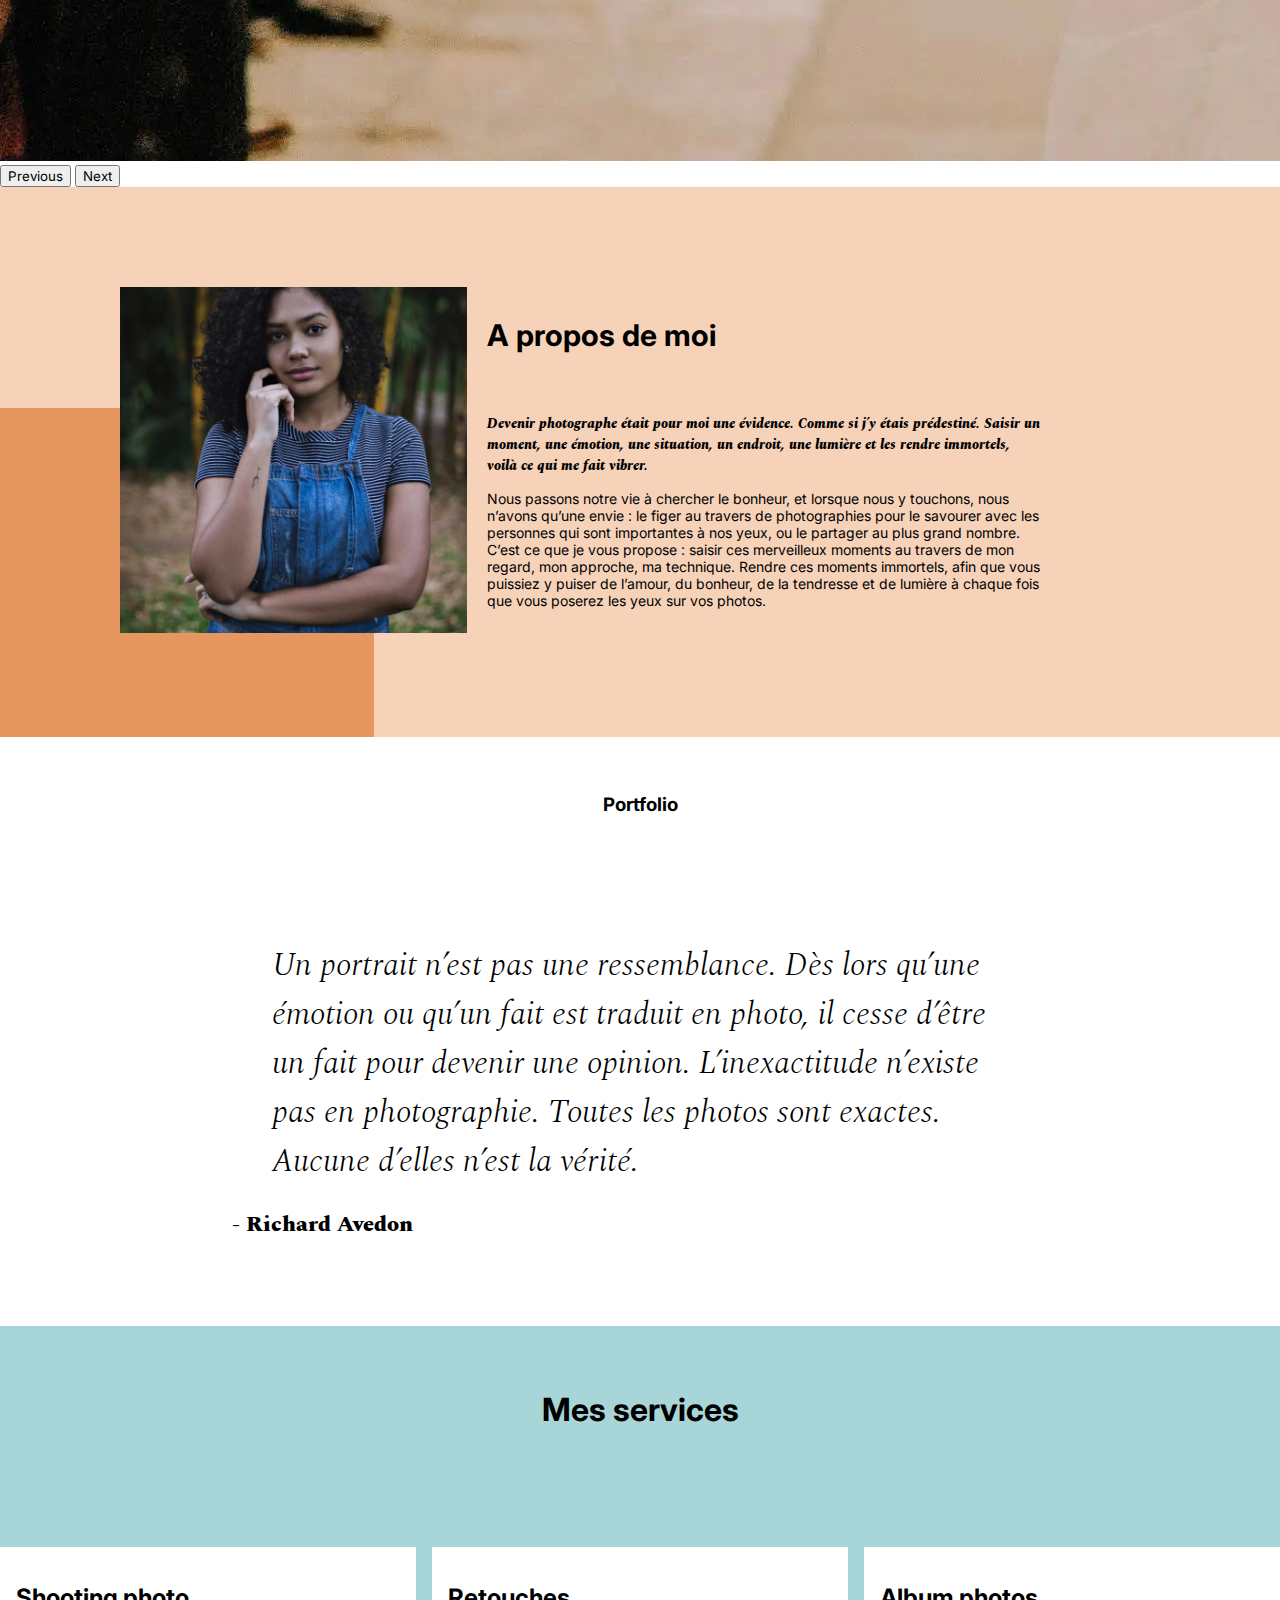
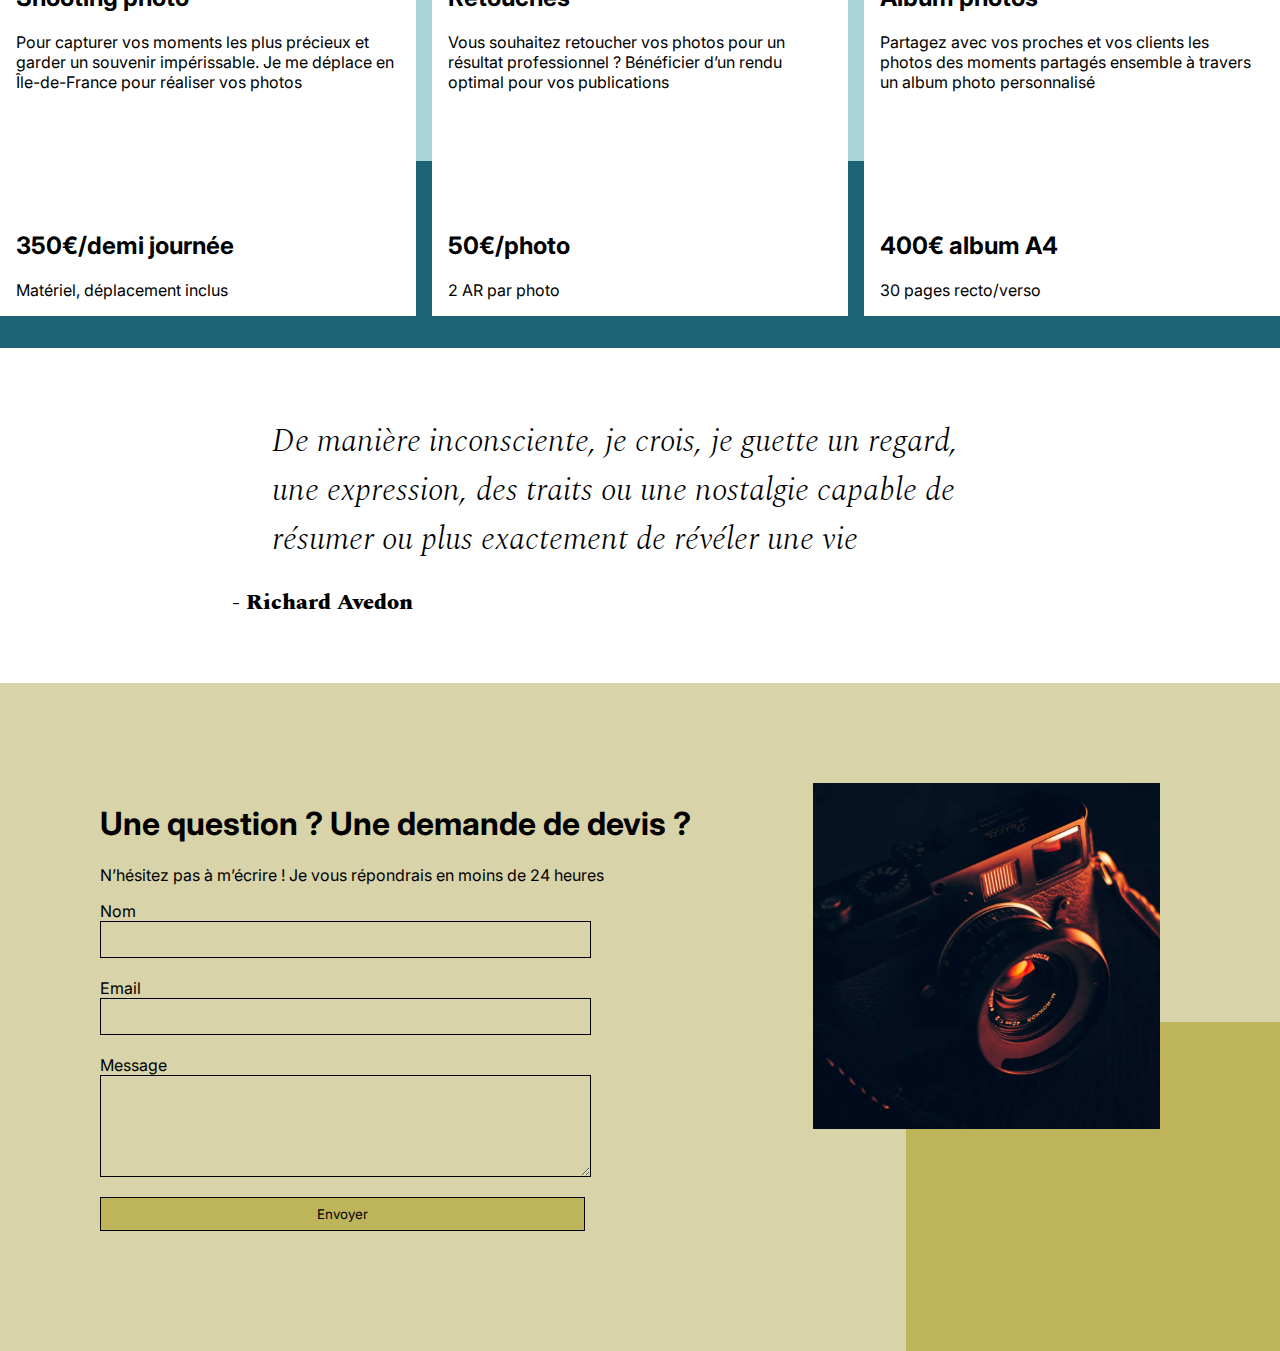
==== commit 27e84882: "modification schemas.org" ====
--- a/index.html
+++ b/index.html
@@ -25,7 +25,7 @@
 <script type=application/ld+json>
 {
 		  "@context": "https://schema.org",
-		  "@type": "Organization",
+		  "@type": "LocalBusiness",
 		  "name": "Nina Carducci",
 		  "url": "https://jordanlegros.github.io/openclassroom-projet4/",
 		  "logo": "https://jordanlegros.github.io/openclassroom-projet4/assets/images/nina.webp",
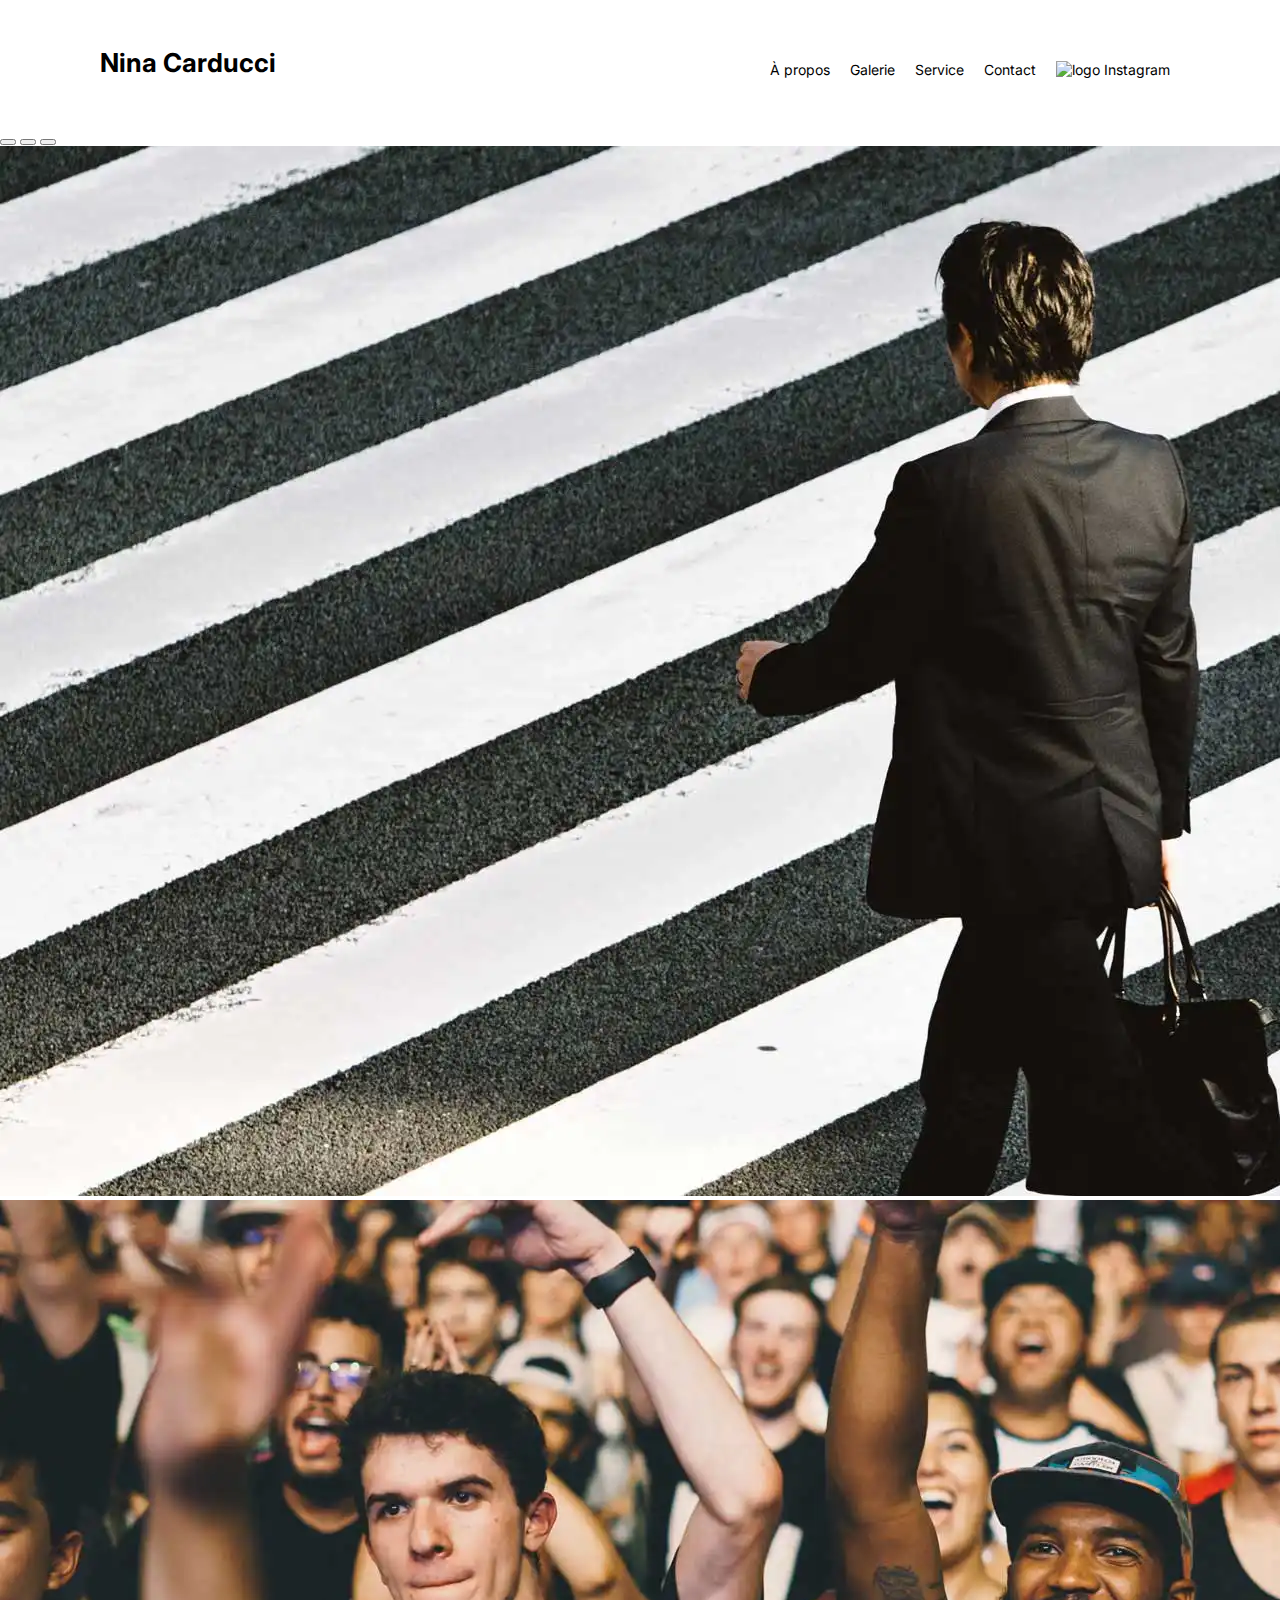
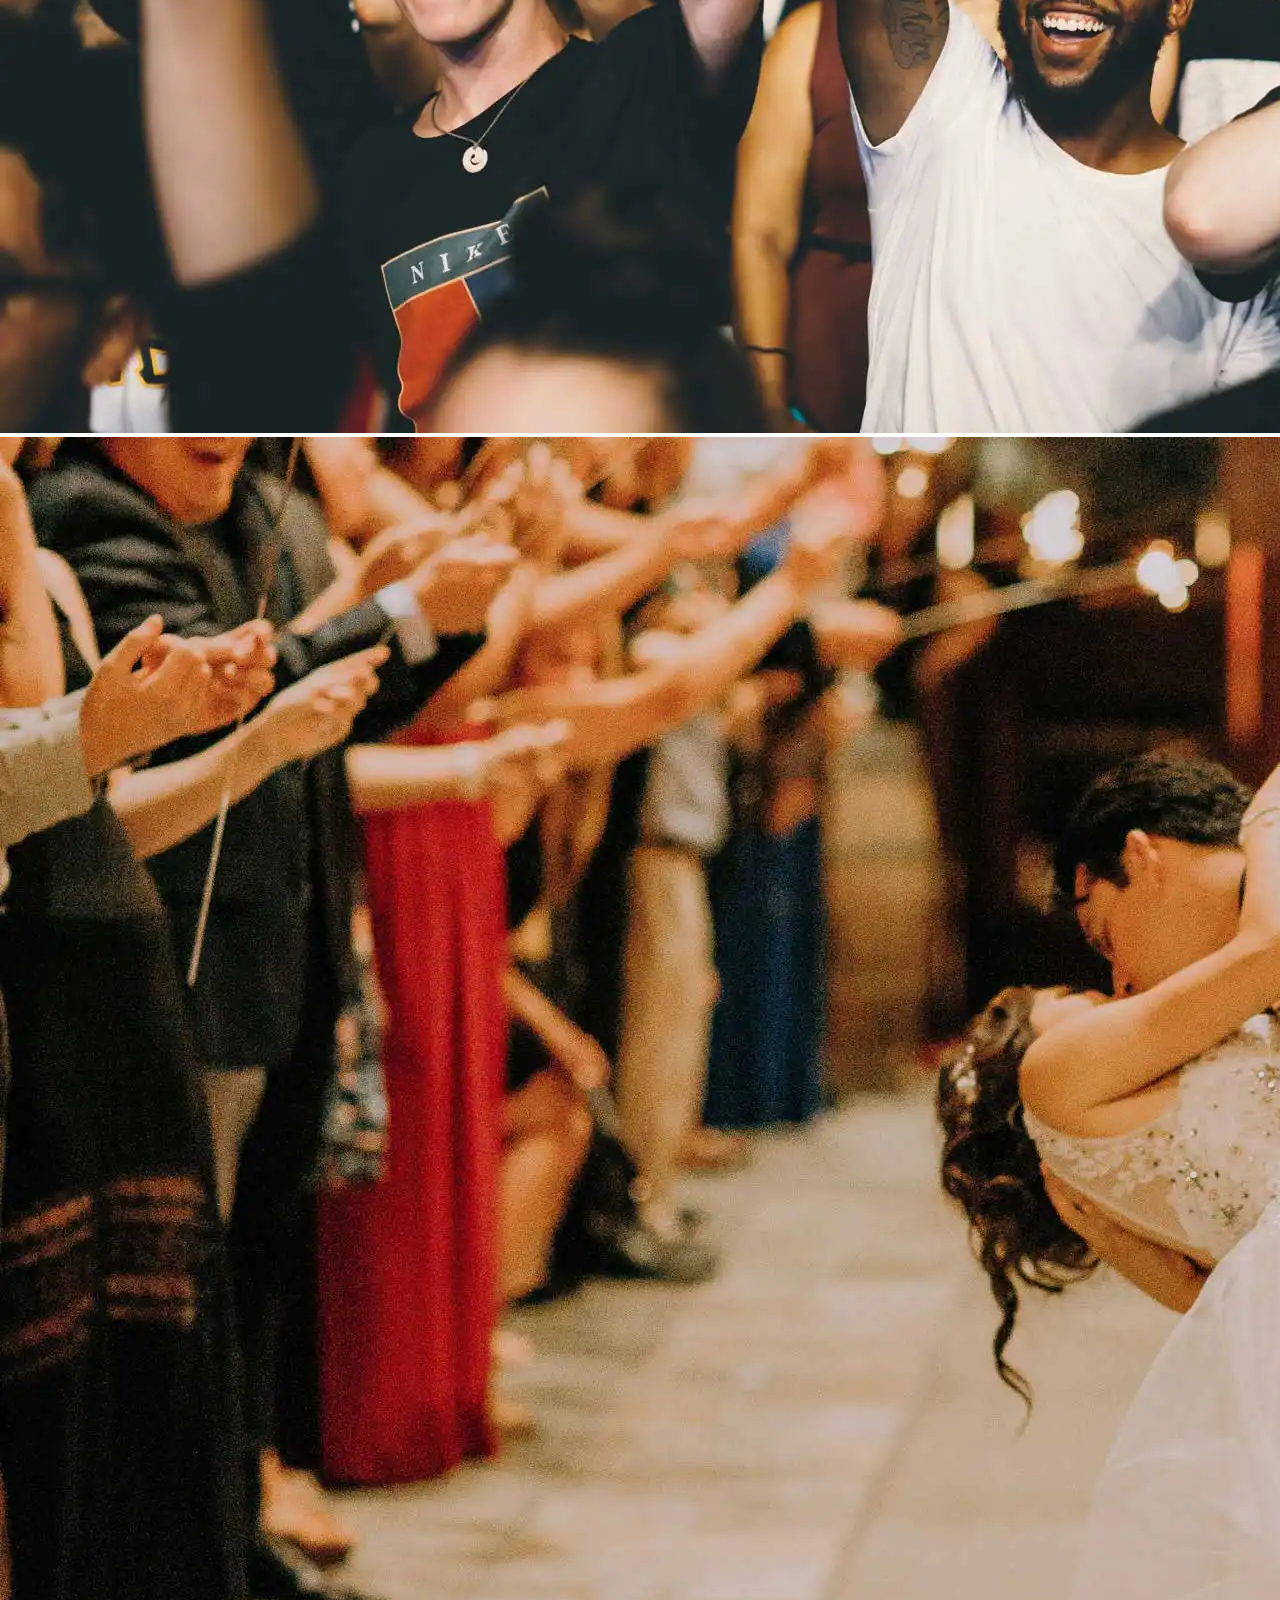
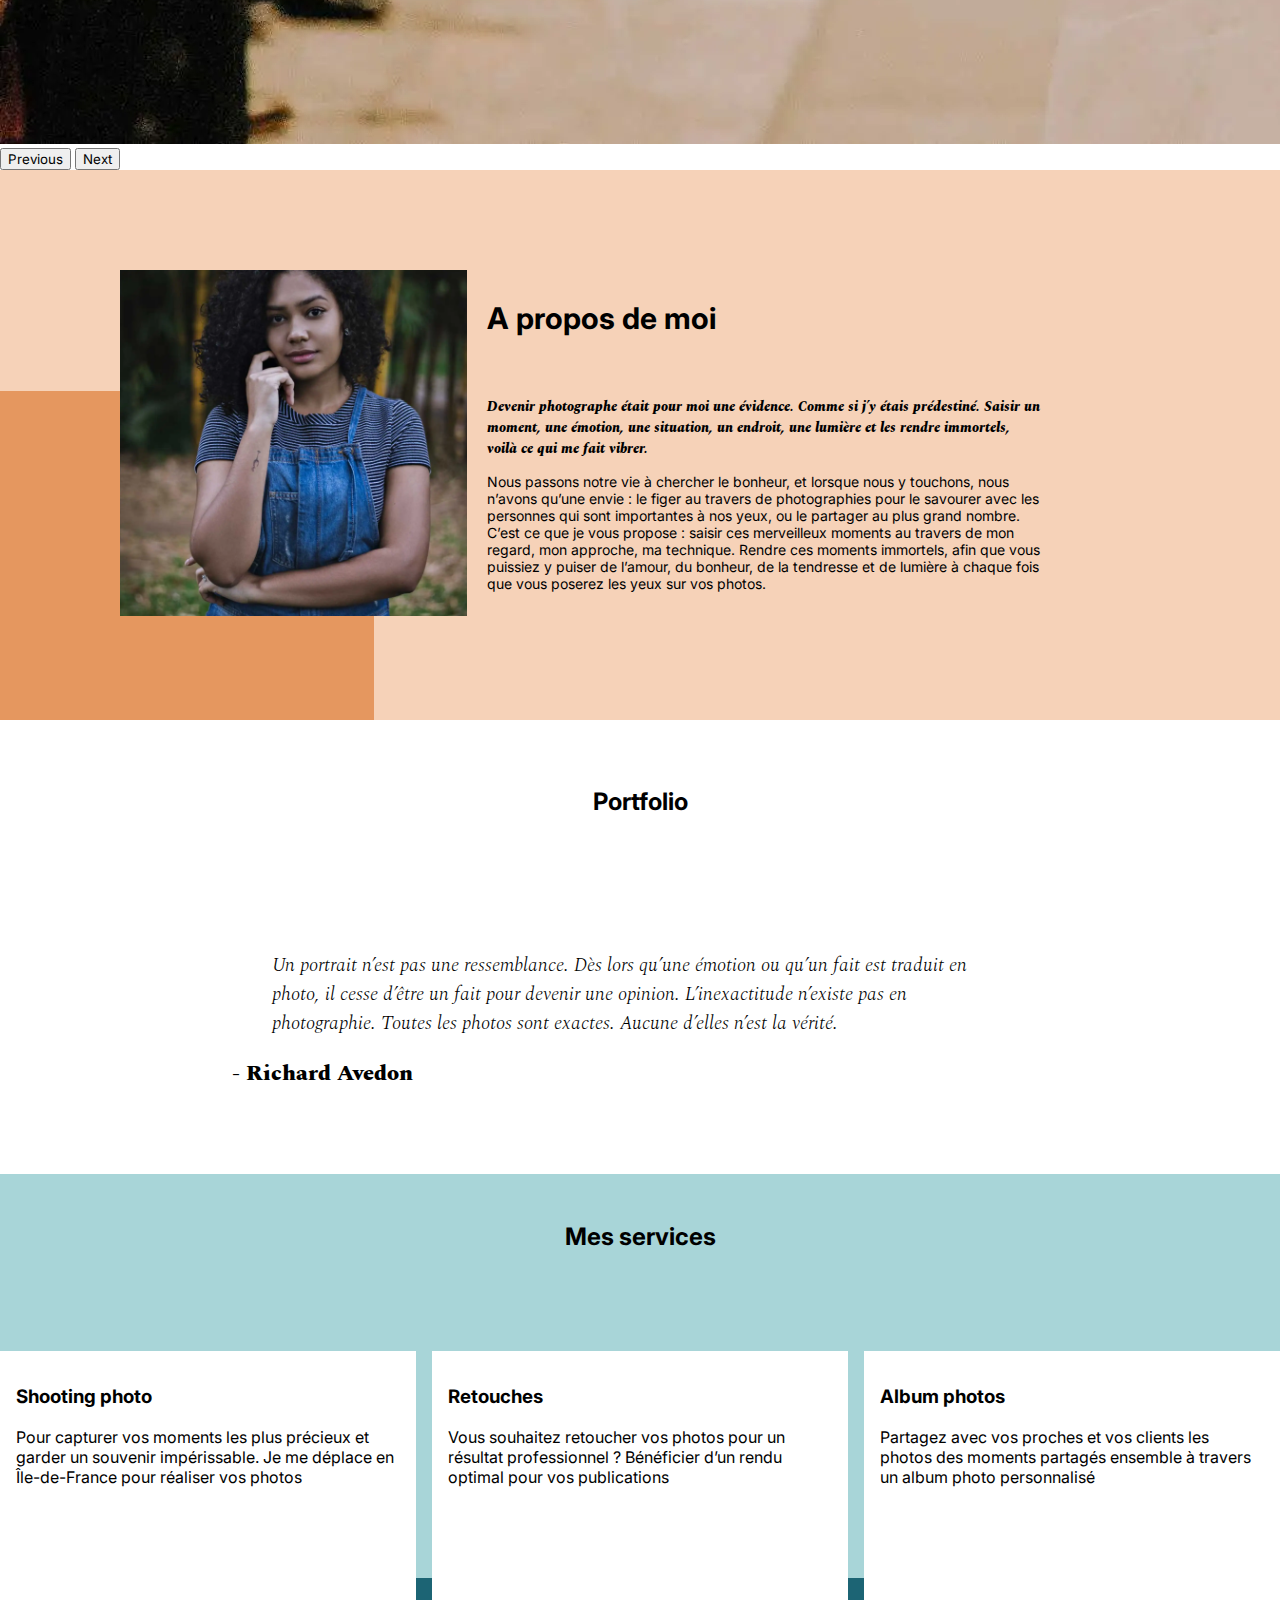
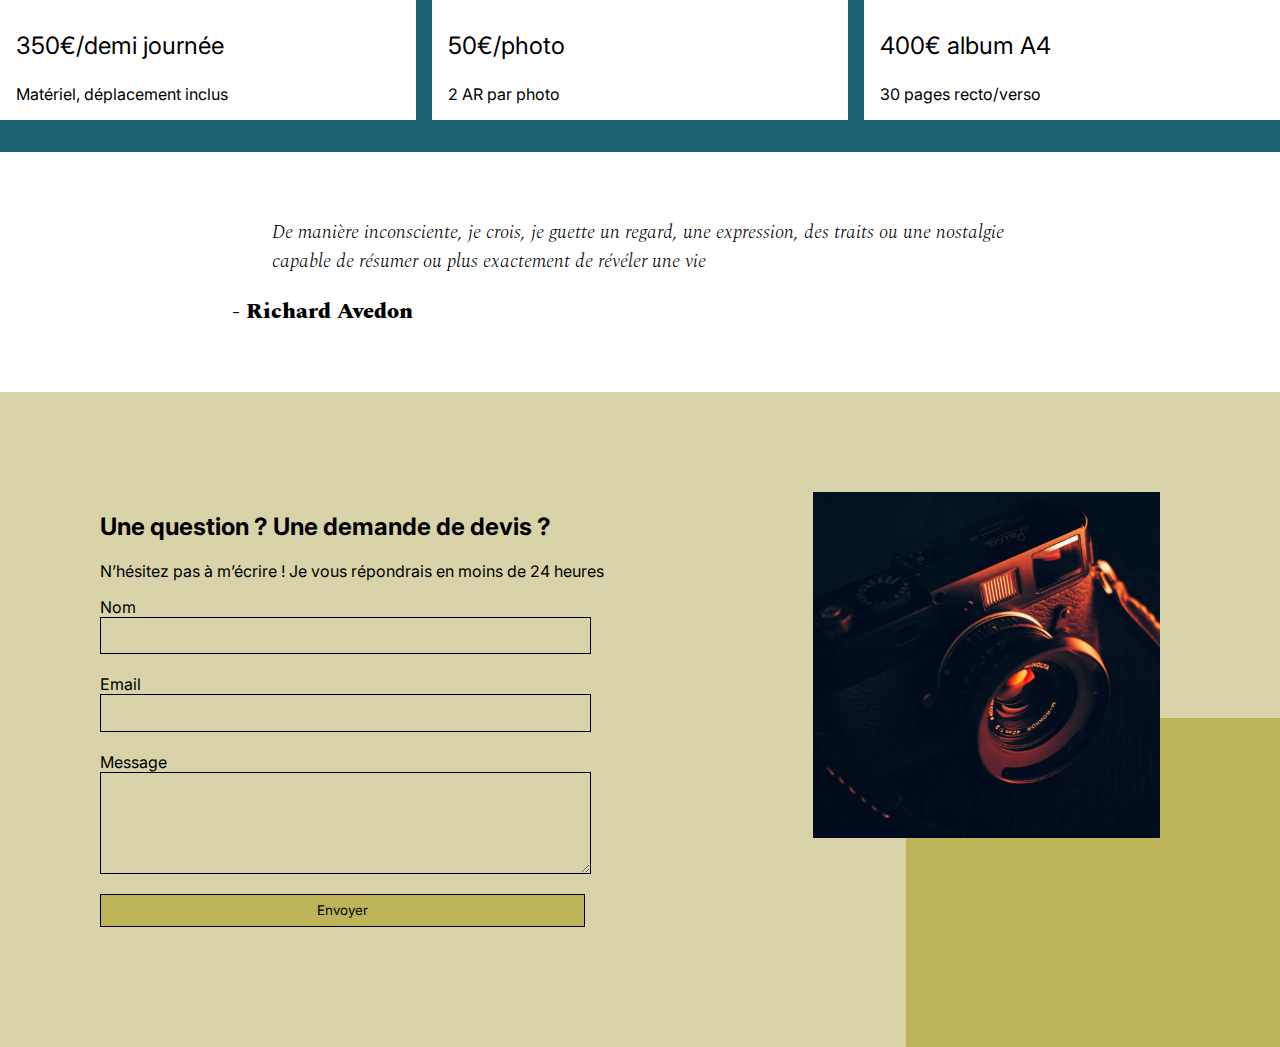
==== commit 09d6153a: "corrections balises d'en tête" ====
--- a/index.html
+++ b/index.html
@@ -104,7 +104,7 @@
 </head>
 <body>
 <div class=top-header>
-<h3 class=name>Nina Carducci</h3>
+<h1 class=name>Nina Carducci</h1>
 <div class=nav>
 <ul>
 <li><a href=#about>À propos</a></li>
@@ -148,13 +148,13 @@
 <img src=./assets/images/nina.webp alt="Photographie de Nina Carducci">
 </div>
 <div id=about-me>
-<h3 class=about-me__title>A propos de moi</h3>
+<h2 class=about-me__title>A propos de moi</h2>
 <p class=about-me__introduction>Devenir photographe était pour moi une évidence. Comme si j’y étais prédestiné. Saisir un moment, une émotion, une situation, un endroit, une lumière et les rendre immortels, voilà ce qui me fait vibrer.</p>
 <p>Nous passons notre vie à chercher le bonheur, et lorsque nous y touchons, nous n’avons qu’une envie : le figer au travers de photographies pour le savourer avec les personnes qui sont importantes à nos yeux, ou le partager au plus grand nombre. C’est ce que je vous propose : saisir ces merveilleux moments au travers de mon regard, mon approche, ma technique. Rendre ces moments immortels, afin que vous puissiez y puiser de l’amour, du bonheur, de la tendresse et de lumière à chaque fois que vous poserez les yeux sur vos photos.</p>
 </div>
 </div>
 <div id=gallery>
-<h3 class=title>Portfolio</h3>
+<h2 class=title>Portfolio</h2>
 <div class="container py-3">
 <div class=gallery style=display:none>
 <img data-gallery-tag=Concert class=gallery-item src=./assets/images/gallery/concerts/aaron-paul-wnX-fXzB6Cw-unsplash.webp alt="Photographie de Aaeron Paul par Nina Carducci">
@@ -171,42 +171,42 @@
 <div class=quote>
 <figure>
 <blockquote>
-<h1 class=quote__text>Un portrait n’est pas une ressemblance. Dès lors qu’une émotion ou qu’un fait est traduit en photo, il cesse d’être un fait pour devenir une opinion. L’inexactitude n’existe pas en photographie. Toutes les photos sont exactes. Aucune d’elles n’est la vérité.</h1>
+<h3 class=quote__text>Un portrait n’est pas une ressemblance. Dès lors qu’une émotion ou qu’un fait est traduit en photo, il cesse d’être un fait pour devenir une opinion. L’inexactitude n’existe pas en photographie. Toutes les photos sont exactes. Aucune d’elles n’est la vérité.</h3>
 </blockquote>
 <figcaption class=quote__author>- Richard Avedon</figcaption>
 </figure>
 </div>
 </div>
 <div id=services>
-<h1 class=title>Mes services</h1>
+<h2 class=title>Mes services</h2>
 <div class=container>
 <div class=service>
 <div class=service__description>
-<h2>Shooting photo</h2>
+<h3>Shooting photo</h3>
 <p>Pour capturer vos moments les plus précieux et garder un souvenir impérissable. Je me déplace en Île-de-France pour réaliser vos photos</p>
 </div>
 <div class=service__price>
-<h2>350€/demi journée</h2>
+<p class=prix>350€/demi journée</p>
 <span>Matériel, déplacement inclus</span>
 </div>
 </div>
 <div class=service>
 <div class=service__description>
-<h2>Retouches</h2>
+<h3>Retouches</h3>
 <p>Vous souhaitez retoucher vos photos pour un résultat professionnel ? Bénéficier d’un rendu optimal pour vos publications</p>
 </div>
 <div class=service__price>
-<h2>50€/photo</h2>
+<p class=prix>50€/photo</p>
 <span>2 AR par photo</span>
 </div>
 </div>
 <div class=service>
 <div class=service__description>
-<h2>Album photos</h2>
+<h3>Album photos</h3>
 <p>Partagez avec vos proches et vos clients les photos des moments partagés ensemble à travers un album photo personnalisé</p>
 </div>
 <div class=service__price>
-<h2>400€ album A4</h2>
+<p class=prix>400€ album A4</p>
 <span>30 pages recto/verso</span>
 </div>
 </div>
@@ -215,7 +215,7 @@
 <div class=quote>
 <figure>
 <blockquote>
-<h1 class=quote__text>De manière inconsciente, je crois, je guette un regard, une expression, des traits ou une nostalgie capable de résumer ou plus exactement de révéler une vie</h1>
+<h3 class=quote__text>De manière inconsciente, je crois, je guette un regard, une expression, des traits ou une nostalgie capable de résumer ou plus exactement de révéler une vie</h3>
 </blockquote>
 <figcaption class=quote__author>- Richard Avedon</figcaption>
 </figure>
@@ -223,7 +223,7 @@
 <div id=contact>
 <div class=container>
 <div class=form-container>
-<h1>Une question ? Une demande de devis ?</h1>
+<h2>Une question ? Une demande de devis ?</h2>
 <p> N’hésitez pas à m’écrire ! Je vous répondrais en moins de 24 heures</p>
 <form action="" method=post>
 <label for=nom>Nom</label>
